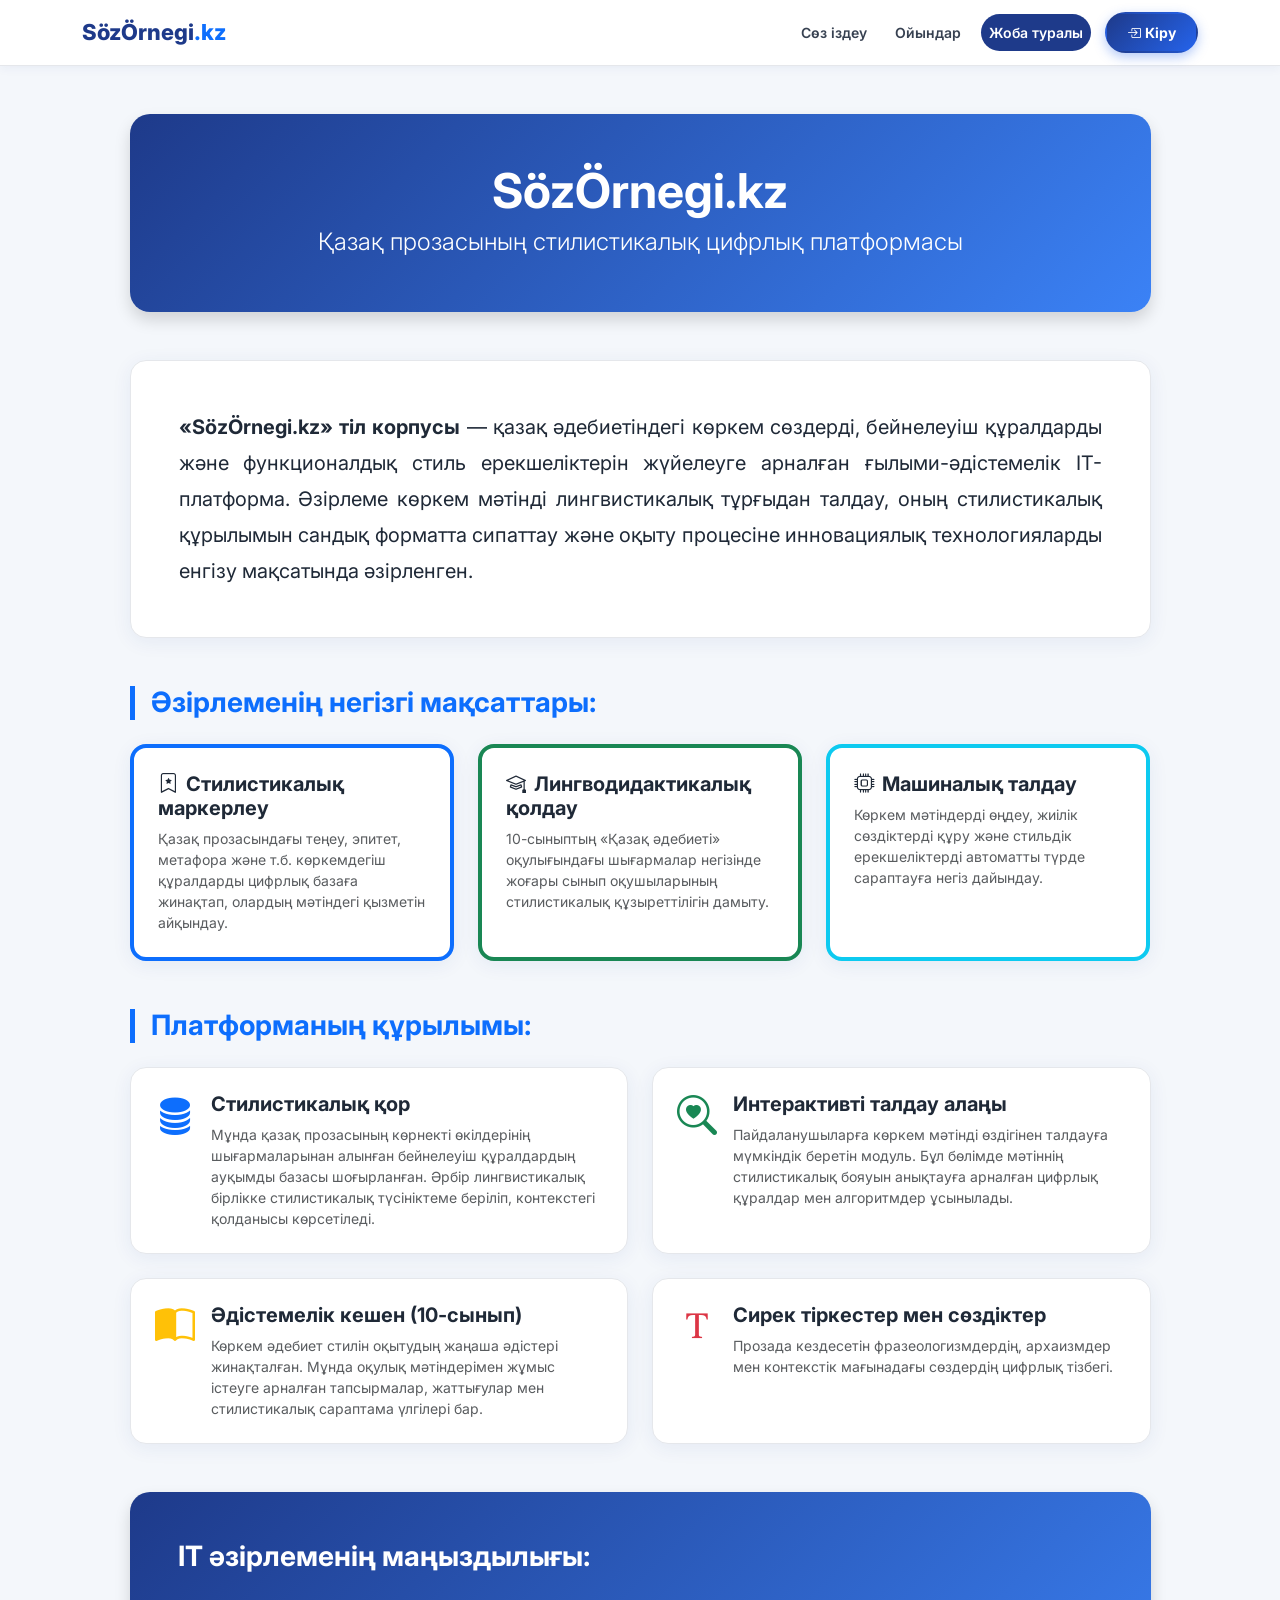
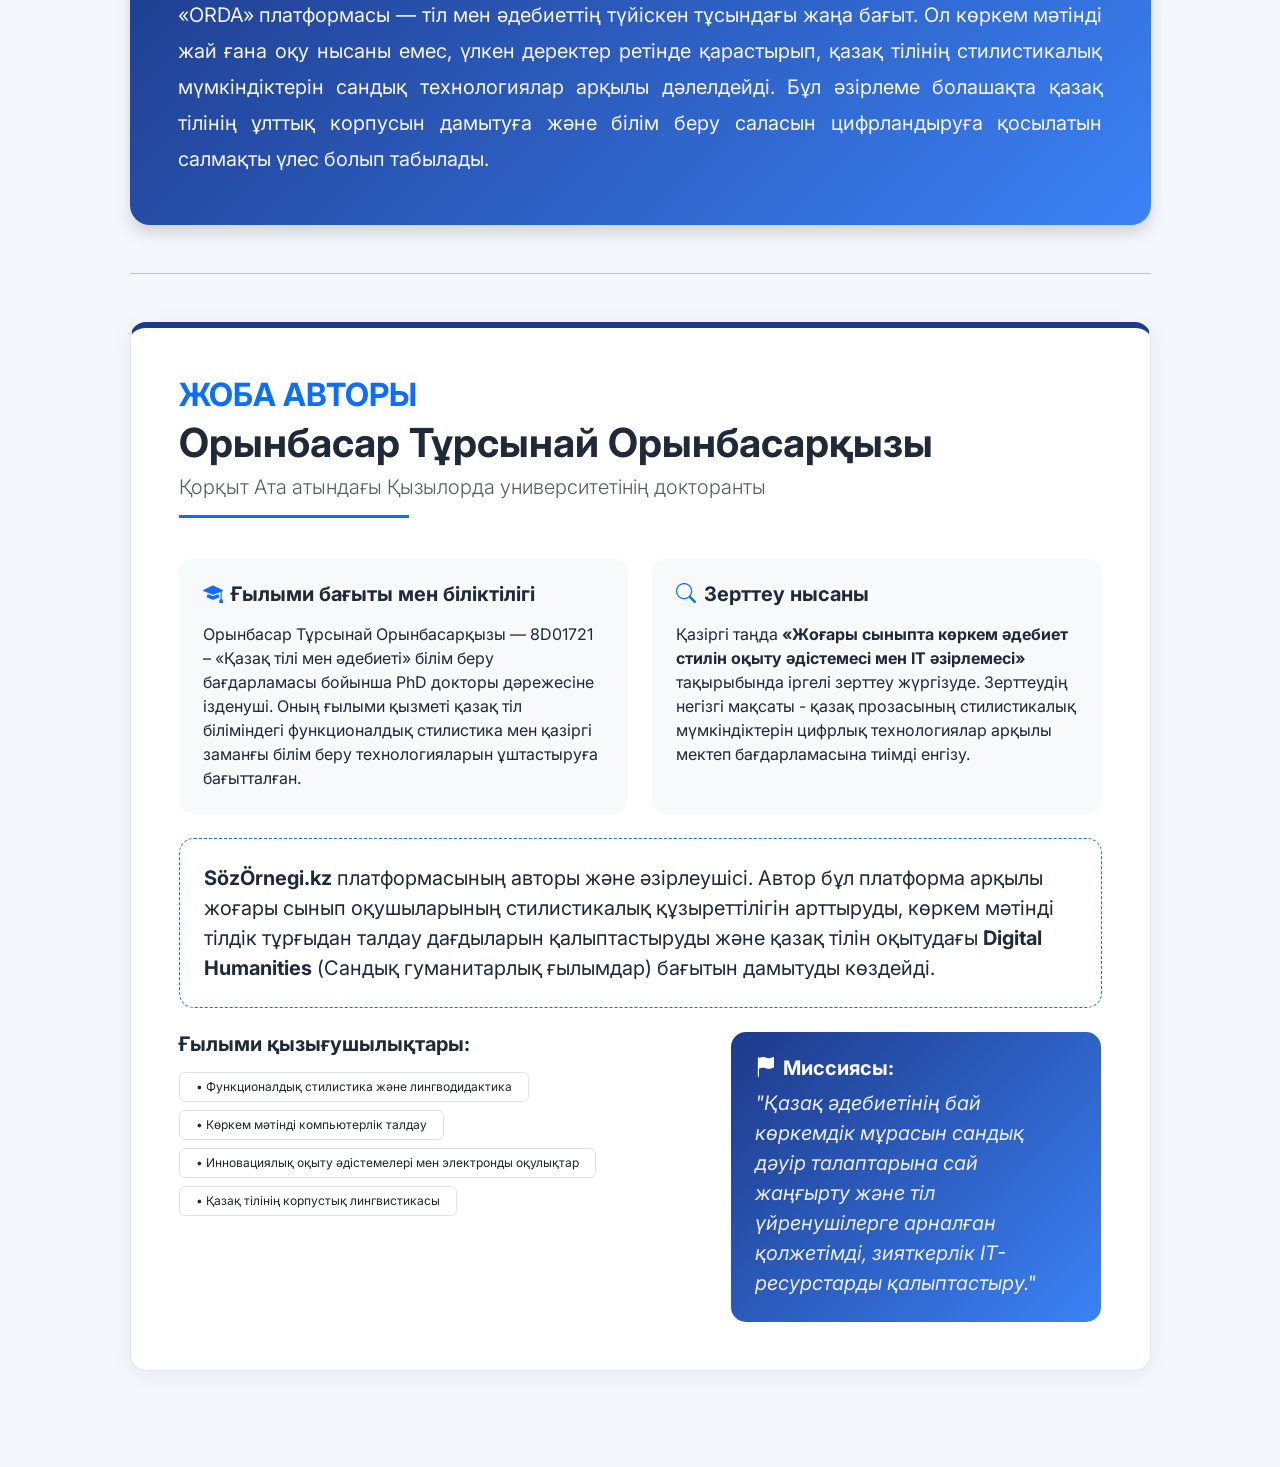
==== about.html @ 06931bd6 "Add files via upload" ====
<!DOCTYPE html>
<html lang="kk">
<head>
<meta charset="UTF-8">
<meta name="viewport" content="width=device-width, initial-scale=1.0">
<title>Жоба және Автор туралы - SözÖrnegi.kz</title>
<link href="https://cdn.jsdelivr.net/npm/bootstrap@5.3.0/dist/css/bootstrap.min.css" rel="stylesheet">
<link rel="stylesheet" href="https://cdn.jsdelivr.net/npm/bootstrap-icons@1.10.5/font/bootstrap-icons.css">
<link href="https://fonts.googleapis.com/css2?family=Inter:wght@300;400;500;600;700;800&display=swap" rel="stylesheet">
<link rel="stylesheet" href="style.css">
</head>
<body>
<header id="nav"></header>

<div class="container py-5">
<div class="row justify-content-center"><div class="col-lg-11">

  <div class="page-hero p-5 text-center mb-5 shadow">
    <h1 class="display-5 fw-bold mb-2">SözÖrnegi.kz</h1>
    <h2 class="h4 fw-light opacity-90">Қазақ прозасының стилистикалық цифрлық платформасы</h2>
  </div>

  <section class="mb-5"><div class="panel p-4 p-md-5">
    <p class="fs-5 mb-0" style="line-height:1.8;text-align:justify">
      <strong>«SözÖrnegi.kz» тіл корпусы</strong> — қазақ әдебиетіндегі көркем сөздерді, бейнелеуіш құралдарды және функционалдық стиль ерекшеліктерін жүйелеуге арналған ғылыми-әдістемелік ІТ-платформа. Әзірлеме көркем мәтінді лингвистикалық тұрғыдан талдау, оның стилистикалық құрылымын сандық форматта сипаттау және оқыту процесіне инновациялық технологияларды енгізу мақсатында әзірленген.
    </p>
  </div></section>

  <section class="mb-5">
    <h3 class="fw-bold text-primary mb-4 border-start border-5 border-primary ps-3">Әзірлеменің негізгі мақсаттары:</h3>
    <div class="row g-4">
      <div class="col-md-4"><div class="p-4 panel h-100 border-top border-primary border-4">
        <h5 class="fw-bold"><i class="bi bi-bookmark-star me-2"></i>Стилистикалық маркерлеу</h5>
        <p class="small text-muted mb-0">Қазақ прозасындағы теңеу, эпитет, метафора және т.б. көркемдегіш құралдарды цифрлық базаға жинақтап, олардың мәтіндегі қызметін айқындау.</p>
      </div></div>
      <div class="col-md-4"><div class="p-4 panel h-100 border-top border-success border-4">
        <h5 class="fw-bold"><i class="bi bi-mortarboard me-2"></i>Лингводидактикалық қолдау</h5>
        <p class="small text-muted mb-0">10-сыныптың «Қазақ әдебиеті» оқулығындағы шығармалар негізінде жоғары сынып оқушыларының стилистикалық құзыреттілігін дамыту.</p>
      </div></div>
      <div class="col-md-4"><div class="p-4 panel h-100 border-top border-info border-4">
        <h5 class="fw-bold"><i class="bi bi-cpu me-2"></i>Машиналық талдау</h5>
        <p class="small text-muted mb-0">Көркем мәтіндерді өңдеу, жиілік сөздіктерді құру және стильдік ерекшеліктерді автоматты түрде сараптауға негіз дайындау.</p>
      </div></div>
    </div>
  </section>

  <section class="mb-5">
    <h3 class="fw-bold text-primary mb-4 border-start border-5 border-primary ps-3">Платформаның құрылымы:</h3>
    <div class="row g-4">
      <div class="col-md-6"><div class="d-flex panel p-4 h-100">
        <div class="me-3 text-primary h1"><i class="bi bi-database-fill"></i></div>
        <div><h5 class="fw-bold">Стилистикалық қор</h5>
        <p class="small text-muted mb-0">Мұнда қазақ прозасының көрнекті өкілдерінің шығармаларынан алынған бейнелеуіш құралдардың ауқымды базасы шоғырланған. Әрбір лингвистикалық бірлікке стилистикалық түсініктеме беріліп, контекстегі қолданысы көрсетіледі.</p></div>
      </div></div>
      <div class="col-md-6"><div class="d-flex panel p-4 h-100">
        <div class="me-3 text-success h1"><i class="bi bi-search-heart"></i></div>
        <div><h5 class="fw-bold">Интерактивті талдау алаңы</h5>
        <p class="small text-muted mb-0">Пайдаланушыларға көркем мәтінді өздігінен талдауға мүмкіндік беретін модуль. Бұл бөлімде мәтіннің стилистикалық бояуын анықтауға арналған цифрлық құралдар мен алгоритмдер ұсынылады.</p></div>
      </div></div>
      <div class="col-md-6"><div class="d-flex panel p-4 h-100">
        <div class="me-3 text-warning h1"><i class="bi bi-book-half"></i></div>
        <div><h5 class="fw-bold">Әдістемелік кешен (10-сынып)</h5>
        <p class="small text-muted mb-0">Көркем әдебиет стилін оқытудың жаңаша әдістері жинақталған. Мұнда оқулық мәтіндерімен жұмыс істеуге арналған тапсырмалар, жаттығулар мен стилистикалық сараптама үлгілері бар.</p></div>
      </div></div>
      <div class="col-md-6"><div class="d-flex panel p-4 h-100">
        <div class="me-3 text-danger h1"><i class="bi bi-fonts"></i></div>
        <div><h5 class="fw-bold">Сирек тіркестер мен сөздіктер</h5>
        <p class="small text-muted mb-0">Прозада кездесетін фразеологизмдердің, архаизмдер мен контекстік мағынадағы сөздердің цифрлық тізбегі.</p></div>
      </div></div>
    </div>
  </section>

  <section class="mb-5">
    <div class="page-hero p-4 p-md-5 shadow">
      <h3 class="fw-bold mb-4">ІТ әзірлеменің маңыздылығы:</h3>
      <p class="fs-5 mb-0" style="line-height:1.8;text-align:justify;opacity:.95">
        «ORDA» платформасы — тіл мен әдебиеттің түйіскен тұсындағы жаңа бағыт. Ол көркем мәтінді жай ғана оқу нысаны емес, үлкен деректер ретінде қарастырып, қазақ тілінің стилистикалық мүмкіндіктерін сандық технологиялар арқылы дәлелдейді. Бұл әзірлеме болашақта қазақ тілінің ұлттық корпусын дамытуға және білім беру саласын цифрландыруға қосылатын салмақты үлес болып табылады.
      </p>
    </div>
  </section>

  <hr class="my-5">

  <section class="mb-5">
    <div class="panel overflow-hidden" style="border-top:6px solid #1e3a8a">
      <div class="p-4 p-md-5"><div class="row">
        <div class="col-12 mb-4">
          <h2 class="fw-bold text-primary mb-1">ЖОБА АВТОРЫ</h2>
          <div class="display-6 fw-bold mb-2">Орынбасар Тұрсынай Орынбасарқызы</div>
          <div class="h5 text-muted fw-light">Қорқыт Ата атындағы Қызылорда университетінің докторанты</div>
          <hr class="w-25 border-primary border-3 opacity-100">
        </div>
        <div class="col-md-6 mb-4"><div class="p-4 bg-light h-100" style="border-radius:15px">
          <h5 class="fw-bold mb-3"><i class="bi bi-mortarboard-fill me-2 text-primary"></i>Ғылыми бағыты мен біліктілігі</h5>
          <p class="mb-0">Орынбасар Тұрсынай Орынбасарқызы — 8D01721 – «Қазақ тілі мен әдебиеті» білім беру бағдарламасы бойынша PhD докторы дәрежесіне ізденуші. Оның ғылыми қызметі қазақ тіл біліміндегі функционалдық стилистика мен қазіргі заманғы білім беру технологияларын ұштастыруға бағытталған.</p>
        </div></div>
        <div class="col-md-6 mb-4"><div class="p-4 bg-light h-100" style="border-radius:15px">
          <h5 class="fw-bold mb-3"><i class="bi bi-search me-2 text-primary"></i>Зерттеу нысаны</h5>
          <p class="mb-0">Қазіргі таңда <strong>«Жоғары сыныпта көркем әдебиет стилін оқыту әдістемесі мен IT әзірлемесі»</strong> тақырыбында іргелі зерттеу жүргізуде. Зерттеудің негізгі мақсаты - қазақ прозасының стилистикалық мүмкіндіктерін цифрлық технологиялар арқылы мектеп бағдарламасына тиімді енгізу.</p>
        </div></div>
        <div class="col-12 mb-4"><div class="border border-primary p-4" style="border-radius:15px;border-style:dashed!important">
          <p class="mb-0 fs-5"><strong>SözÖrnegi.kz</strong> платформасының авторы және әзірлеушісі. Автор бұл платформа арқылы жоғары сынып оқушыларының стилистикалық құзыреттілігін арттыруды, көркем мәтінді тілдік тұрғыдан талдау дағдыларын қалыптастыруды және қазақ тілін оқытудағы <strong>Digital Humanities</strong> (Сандық гуманитарлық ғылымдар) бағытын дамытуды көздейді.</p>
        </div></div>
        <div class="col-md-7">
          <h5 class="fw-bold mb-3">Ғылыми қызығушылықтары:</h5>
          <div class="d-flex flex-wrap gap-2">
            <span class="badge bg-white border text-dark p-2 px-3 fw-normal">• Функционалдық стилистика және лингводидактика</span>
            <span class="badge bg-white border text-dark p-2 px-3 fw-normal">• Көркем мәтінді компьютерлік талдау</span>
            <span class="badge bg-white border text-dark p-2 px-3 fw-normal">• Инновациялық оқыту әдістемелері мен электронды оқулықтар</span>
            <span class="badge bg-white border text-dark p-2 px-3 fw-normal">• Қазақ тілінің корпустық лингвистикасы</span>
          </div>
        </div>
        <div class="col-md-5 mt-4 mt-md-0"><div class="page-hero p-4 h-100 d-flex flex-column justify-content-center" style="border-radius:15px">
          <h5 class="fw-bold mb-2"><i class="bi bi-flag-fill me-2"></i>Миссиясы:</h5>
          <p class="mb-0 fs-5 fst-italic" style="opacity:.9">"Қазақ әдебиетінің бай көркемдік мұрасын сандық дәуір талаптарына сай жаңғырту және тіл үйренушілерге арналған қолжетімді, зияткерлік ІТ-ресурстарды қалыптастыру."</p>
        </div></div>
      </div></div>
    </div>
  </section>

</div></div>
</div>

<script src="https://cdn.jsdelivr.net/npm/bootstrap@5.3.0/dist/js/bootstrap.bundle.min.js"></script>
<script src="nav.js"></script>
</body>
</html>
---- style.css ----
html{scroll-behavior:smooth;scroll-padding-top:90px}
body{background:#f4f7fb;color:#1f2937;font-family:'Inter',sans-serif;min-height:100vh}
.site-nav{background:#fff;border-bottom:1px solid #e5e7eb;box-shadow:0 2px 10px rgba(30,58,138,.06);padding:12px 0;z-index:1050}
.site-nav .brand{color:#1e3a8a;font-weight:800;font-size:22px;text-decoration:none}
.site-nav .nav-link{color:#374151;font-weight:600;font-size:14px;margin:0 6px;padding:8px 14px;border-radius:20px}
.site-nav .nav-link:hover{background:#eef2ff;color:#1e3a8a}
.site-nav .nav-link.active{background:#1e3a8a;color:#fff}
.page-hero{background:linear-gradient(135deg,#1e3a8a,#3b82f6);color:#fff;border-radius:20px}
.panel{background:#fff;border:1px solid #e5e7eb;border-radius:16px;box-shadow:0 4px 20px rgba(30,58,138,.07)}
.search-wrapper{display:flex;align-items:center;background:#fff;border:1px solid #cbd5e1;border-radius:50px;padding:5px;margin-bottom:20px;box-shadow:0 4px 20px rgba(30,58,138,.08);transition:.2s}
.search-wrapper:focus-within{border-color:#3b82f6;box-shadow:0 0 0 4px rgba(59,130,246,.15)}
.mode-btn{color:#1e3a8a!important;font-weight:600;text-decoration:none!important;border-right:1px solid #e2e8f0!important;border-radius:0!important;padding:12px 22px;white-space:nowrap}
.search-input{flex:1;min-width:0;background:transparent;border:0;padding:14px 20px;color:#111827;font-size:16px;outline:none}
.search-input::placeholder{color:#94a3b8}
.btn-search{background:#1e3a8a;color:#fff;border:0;border-radius:40px;padding:12px 28px;font-weight:700;white-space:nowrap}
.btn-search:hover{background:#1d4ed8}
.btn-clear{background:none;border:0;color:#94a3b8;padding:0 12px;font-size:18px}
.btn-clear:hover{color:#1e3a8a}
@media(max-width:576px){.search-wrapper{flex-wrap:wrap;border-radius:24px}.mode-btn{border-right:0!important;padding:8px 14px}.search-input{flex:1 1 60%}.btn-search{flex:1 1 100%;margin-top:6px}}
.chips{min-height:10px;margin-bottom:16px}
.chip{display:inline-flex;align-items:center;background:#e0e7ff;color:#1e3a8a;border:1px solid #c7d2fe;border-radius:20px;padding:3px 6px 3px 12px;margin:0 6px 6px 0;font-size:13px;font-weight:500}
.chip button{background:none;border:0;color:#1e3a8a;opacity:.6;margin-left:4px}
.chip button:hover{opacity:1}
.filter-card{background:#f8fafc;border:1px solid #e2e8f0;border-radius:12px;padding:14px 20px;display:flex;justify-content:space-between;align-items:center;cursor:pointer;transition:.2s;height:100%;user-select:none;width:100%;color:#1f2937;text-align:left}
.filter-card:hover{background:#eef2ff;border-color:#c7d2fe;transform:translateY(-2px)}
.filter-title{font-weight:500;font-size:15px}
.type-card{justify-content:center;text-align:center;border-left:4px solid var(--c)}
.type-card.active{background:color-mix(in srgb,var(--c) 22%,#fff);border-color:var(--c);box-shadow:0 0 0 2px var(--c);font-weight:700}
.type-card.active .filter-title::before{content:"✓ "}
.count-badge{background:#1e3a8a;color:#fff;border-radius:20px;font-size:12px;font-weight:700;padding:1px 8px;margin-left:8px}
.dropdown-menu.filter-menu{width:100%;max-height:260px;overflow-y:auto;border:1px solid #e2e8f0;border-radius:12px;background:#fff;padding:6px 0;z-index:1060;box-shadow:0 10px 30px rgba(30,58,138,.12)}
.filter-menu .item{display:flex;align-items:center;gap:8px;padding:7px 14px;color:#212529}
.filter-menu .item:hover{background:#eef3fb}
.filter-menu label{flex:1;margin:0;cursor:pointer}
.filter-menu .info-btn{border:0;background:none;color:#2563eb;padding:0 4px}

.nav-login{display:inline-flex;align-items:center;background:linear-gradient(135deg,#1e3a8a,#2563eb);color:#fff;font-weight:700;font-size:14px;padding:8px 20px;border-radius:22px;text-decoration:none;box-shadow:0 4px 12px rgba(37,99,235,.35);transition:.2s;border:2px solid transparent}
.nav-login:hover{color:#fff;transform:translateY(-1px);box-shadow:0 6px 16px rgba(37,99,235,.45)}
.nav-login.active{border-color:#93c5fd}
.code-in:not(:placeholder-shown){text-transform:uppercase;letter-spacing:2px;font-weight:700}
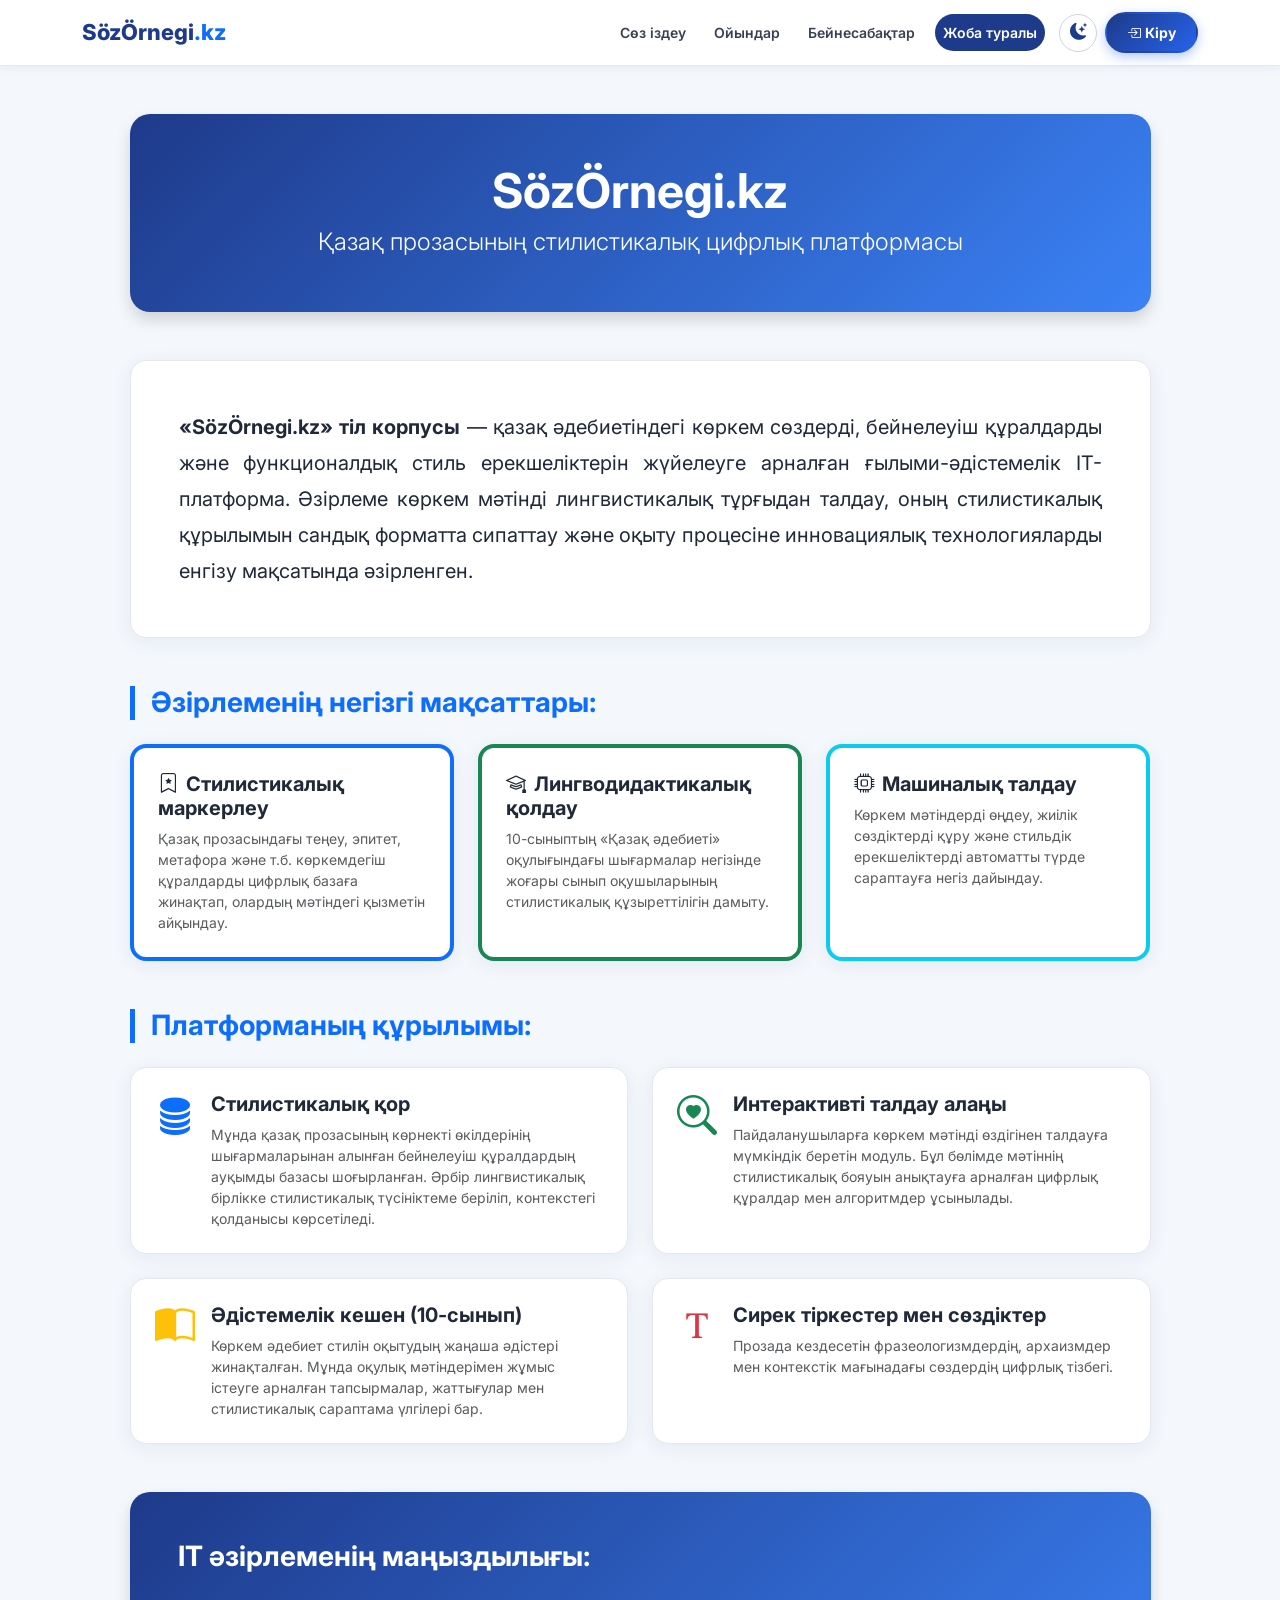
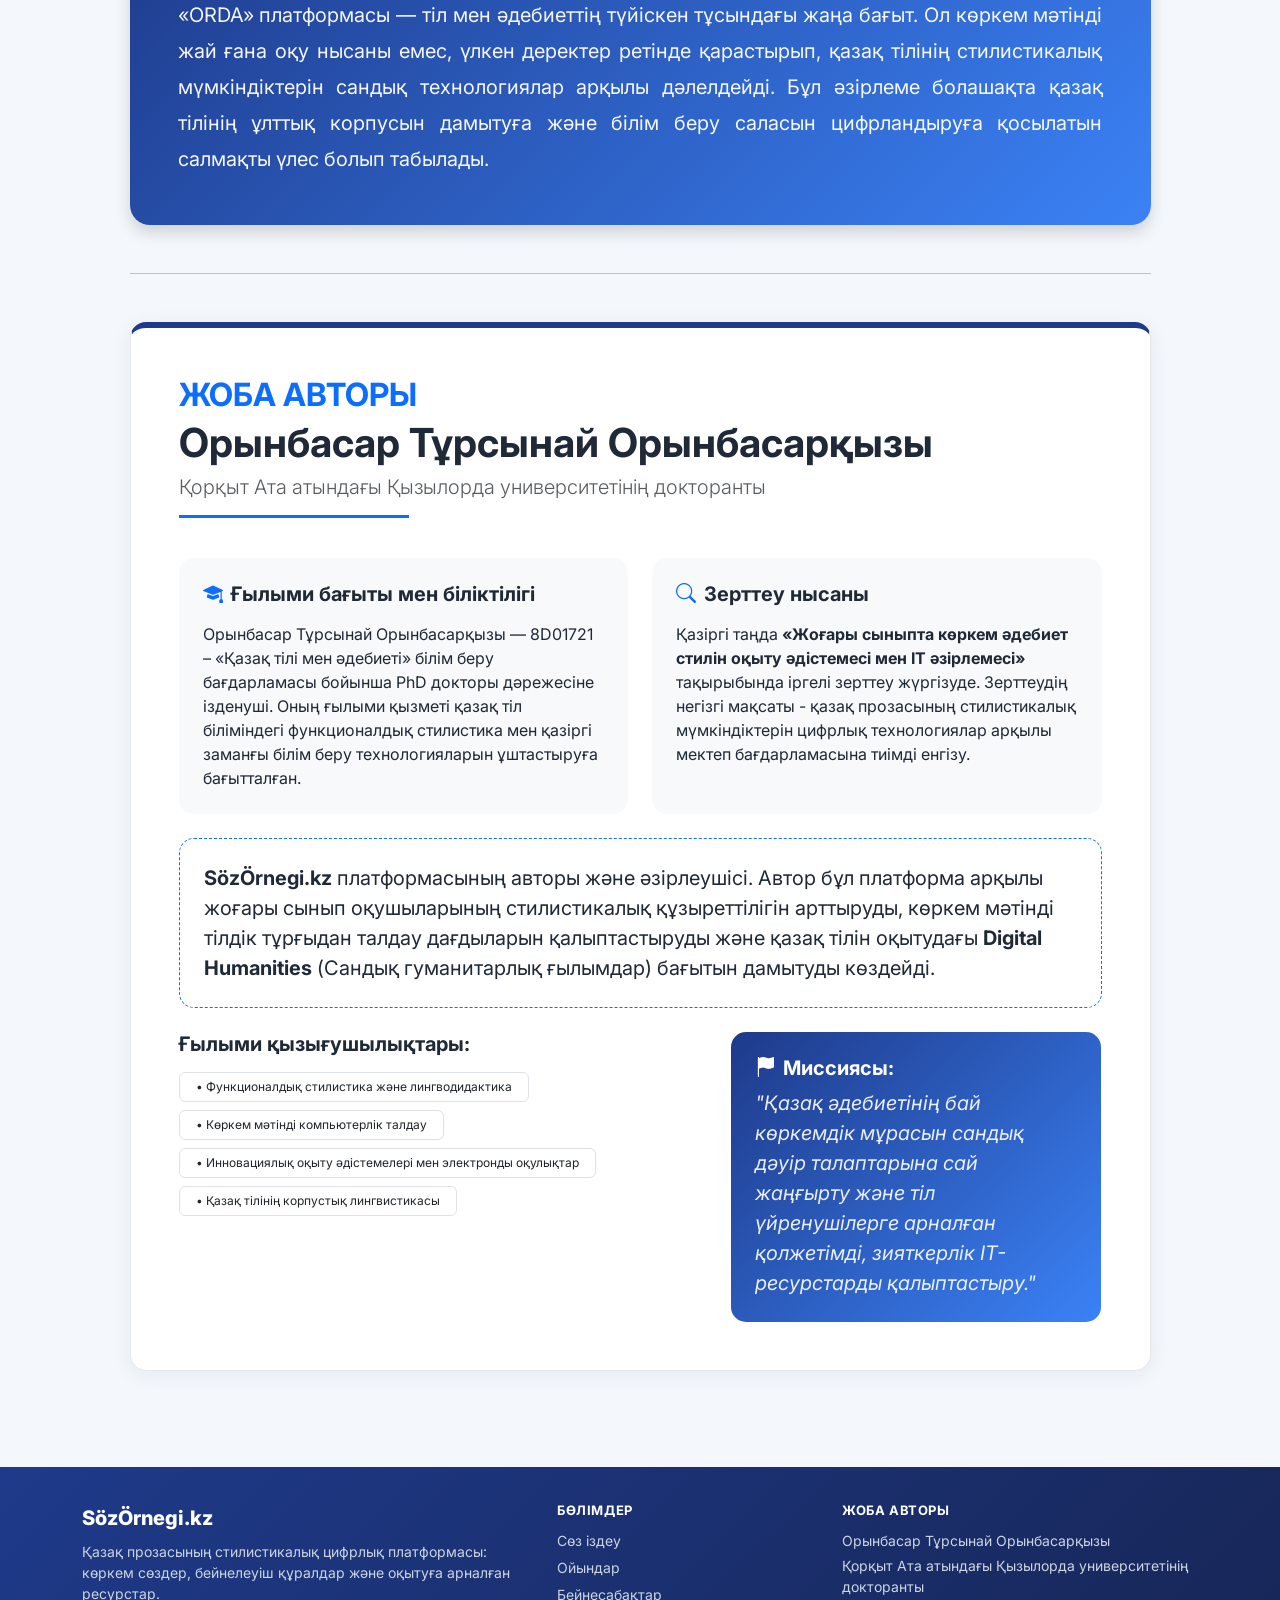
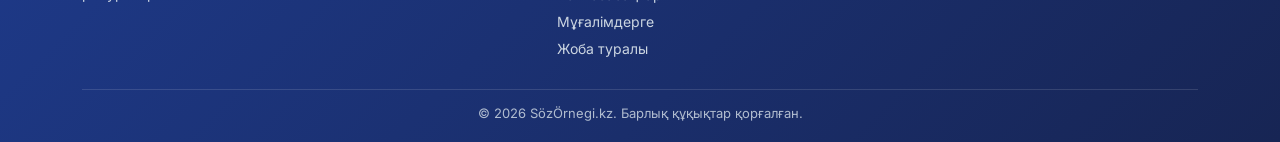
==== commit 7ba1d3aa: "Add files via upload" ====
--- a/about.html
+++ b/about.html
@@ -1,127 +1,128 @@
-<!DOCTYPE html>
-<html lang="kk">
-<head>
-<meta charset="UTF-8">
-<meta name="viewport" content="width=device-width, initial-scale=1.0">
-<title>Жоба және Автор туралы - SözÖrnegi.kz</title>
-<link href="https://cdn.jsdelivr.net/npm/bootstrap@5.3.0/dist/css/bootstrap.min.css" rel="stylesheet">
-<link rel="stylesheet" href="https://cdn.jsdelivr.net/npm/bootstrap-icons@1.10.5/font/bootstrap-icons.css">
-<link href="https://fonts.googleapis.com/css2?family=Inter:wght@300;400;500;600;700;800&display=swap" rel="stylesheet">
-<link rel="stylesheet" href="style.css">
-</head>
-<body>
-<header id="nav"></header>
-
-<div class="container py-5">
-<div class="row justify-content-center"><div class="col-lg-11">
-
-  <div class="page-hero p-5 text-center mb-5 shadow">
-    <h1 class="display-5 fw-bold mb-2">SözÖrnegi.kz</h1>
-    <h2 class="h4 fw-light opacity-90">Қазақ прозасының стилистикалық цифрлық платформасы</h2>
-  </div>
-
-  <section class="mb-5"><div class="panel p-4 p-md-5">
-    <p class="fs-5 mb-0" style="line-height:1.8;text-align:justify">
-      <strong>«SözÖrnegi.kz» тіл корпусы</strong> — қазақ әдебиетіндегі көркем сөздерді, бейнелеуіш құралдарды және функционалдық стиль ерекшеліктерін жүйелеуге арналған ғылыми-әдістемелік ІТ-платформа. Әзірлеме көркем мәтінді лингвистикалық тұрғыдан талдау, оның стилистикалық құрылымын сандық форматта сипаттау және оқыту процесіне инновациялық технологияларды енгізу мақсатында әзірленген.
-    </p>
-  </div></section>
-
-  <section class="mb-5">
-    <h3 class="fw-bold text-primary mb-4 border-start border-5 border-primary ps-3">Әзірлеменің негізгі мақсаттары:</h3>
-    <div class="row g-4">
-      <div class="col-md-4"><div class="p-4 panel h-100 border-top border-primary border-4">
-        <h5 class="fw-bold"><i class="bi bi-bookmark-star me-2"></i>Стилистикалық маркерлеу</h5>
-        <p class="small text-muted mb-0">Қазақ прозасындағы теңеу, эпитет, метафора және т.б. көркемдегіш құралдарды цифрлық базаға жинақтап, олардың мәтіндегі қызметін айқындау.</p>
-      </div></div>
-      <div class="col-md-4"><div class="p-4 panel h-100 border-top border-success border-4">
-        <h5 class="fw-bold"><i class="bi bi-mortarboard me-2"></i>Лингводидактикалық қолдау</h5>
-        <p class="small text-muted mb-0">10-сыныптың «Қазақ әдебиеті» оқулығындағы шығармалар негізінде жоғары сынып оқушыларының стилистикалық құзыреттілігін дамыту.</p>
-      </div></div>
-      <div class="col-md-4"><div class="p-4 panel h-100 border-top border-info border-4">
-        <h5 class="fw-bold"><i class="bi bi-cpu me-2"></i>Машиналық талдау</h5>
-        <p class="small text-muted mb-0">Көркем мәтіндерді өңдеу, жиілік сөздіктерді құру және стильдік ерекшеліктерді автоматты түрде сараптауға негіз дайындау.</p>
-      </div></div>
-    </div>
-  </section>
-
-  <section class="mb-5">
-    <h3 class="fw-bold text-primary mb-4 border-start border-5 border-primary ps-3">Платформаның құрылымы:</h3>
-    <div class="row g-4">
-      <div class="col-md-6"><div class="d-flex panel p-4 h-100">
-        <div class="me-3 text-primary h1"><i class="bi bi-database-fill"></i></div>
-        <div><h5 class="fw-bold">Стилистикалық қор</h5>
-        <p class="small text-muted mb-0">Мұнда қазақ прозасының көрнекті өкілдерінің шығармаларынан алынған бейнелеуіш құралдардың ауқымды базасы шоғырланған. Әрбір лингвистикалық бірлікке стилистикалық түсініктеме беріліп, контекстегі қолданысы көрсетіледі.</p></div>
-      </div></div>
-      <div class="col-md-6"><div class="d-flex panel p-4 h-100">
-        <div class="me-3 text-success h1"><i class="bi bi-search-heart"></i></div>
-        <div><h5 class="fw-bold">Интерактивті талдау алаңы</h5>
-        <p class="small text-muted mb-0">Пайдаланушыларға көркем мәтінді өздігінен талдауға мүмкіндік беретін модуль. Бұл бөлімде мәтіннің стилистикалық бояуын анықтауға арналған цифрлық құралдар мен алгоритмдер ұсынылады.</p></div>
-      </div></div>
-      <div class="col-md-6"><div class="d-flex panel p-4 h-100">
-        <div class="me-3 text-warning h1"><i class="bi bi-book-half"></i></div>
-        <div><h5 class="fw-bold">Әдістемелік кешен (10-сынып)</h5>
-        <p class="small text-muted mb-0">Көркем әдебиет стилін оқытудың жаңаша әдістері жинақталған. Мұнда оқулық мәтіндерімен жұмыс істеуге арналған тапсырмалар, жаттығулар мен стилистикалық сараптама үлгілері бар.</p></div>
-      </div></div>
-      <div class="col-md-6"><div class="d-flex panel p-4 h-100">
-        <div class="me-3 text-danger h1"><i class="bi bi-fonts"></i></div>
-        <div><h5 class="fw-bold">Сирек тіркестер мен сөздіктер</h5>
-        <p class="small text-muted mb-0">Прозада кездесетін фразеологизмдердің, архаизмдер мен контекстік мағынадағы сөздердің цифрлық тізбегі.</p></div>
-      </div></div>
-    </div>
-  </section>
-
-  <section class="mb-5">
-    <div class="page-hero p-4 p-md-5 shadow">
-      <h3 class="fw-bold mb-4">ІТ әзірлеменің маңыздылығы:</h3>
-      <p class="fs-5 mb-0" style="line-height:1.8;text-align:justify;opacity:.95">
-        «ORDA» платформасы — тіл мен әдебиеттің түйіскен тұсындағы жаңа бағыт. Ол көркем мәтінді жай ғана оқу нысаны емес, үлкен деректер ретінде қарастырып, қазақ тілінің стилистикалық мүмкіндіктерін сандық технологиялар арқылы дәлелдейді. Бұл әзірлеме болашақта қазақ тілінің ұлттық корпусын дамытуға және білім беру саласын цифрландыруға қосылатын салмақты үлес болып табылады.
-      </p>
-    </div>
-  </section>
-
-  <hr class="my-5">
-
-  <section class="mb-5">
-    <div class="panel overflow-hidden" style="border-top:6px solid #1e3a8a">
-      <div class="p-4 p-md-5"><div class="row">
-        <div class="col-12 mb-4">
-          <h2 class="fw-bold text-primary mb-1">ЖОБА АВТОРЫ</h2>
-          <div class="display-6 fw-bold mb-2">Орынбасар Тұрсынай Орынбасарқызы</div>
-          <div class="h5 text-muted fw-light">Қорқыт Ата атындағы Қызылорда университетінің докторанты</div>
-          <hr class="w-25 border-primary border-3 opacity-100">
-        </div>
-        <div class="col-md-6 mb-4"><div class="p-4 bg-light h-100" style="border-radius:15px">
-          <h5 class="fw-bold mb-3"><i class="bi bi-mortarboard-fill me-2 text-primary"></i>Ғылыми бағыты мен біліктілігі</h5>
-          <p class="mb-0">Орынбасар Тұрсынай Орынбасарқызы — 8D01721 – «Қазақ тілі мен әдебиеті» білім беру бағдарламасы бойынша PhD докторы дәрежесіне ізденуші. Оның ғылыми қызметі қазақ тіл біліміндегі функционалдық стилистика мен қазіргі заманғы білім беру технологияларын ұштастыруға бағытталған.</p>
-        </div></div>
-        <div class="col-md-6 mb-4"><div class="p-4 bg-light h-100" style="border-radius:15px">
-          <h5 class="fw-bold mb-3"><i class="bi bi-search me-2 text-primary"></i>Зерттеу нысаны</h5>
-          <p class="mb-0">Қазіргі таңда <strong>«Жоғары сыныпта көркем әдебиет стилін оқыту әдістемесі мен IT әзірлемесі»</strong> тақырыбында іргелі зерттеу жүргізуде. Зерттеудің негізгі мақсаты - қазақ прозасының стилистикалық мүмкіндіктерін цифрлық технологиялар арқылы мектеп бағдарламасына тиімді енгізу.</p>
-        </div></div>
-        <div class="col-12 mb-4"><div class="border border-primary p-4" style="border-radius:15px;border-style:dashed!important">
-          <p class="mb-0 fs-5"><strong>SözÖrnegi.kz</strong> платформасының авторы және әзірлеушісі. Автор бұл платформа арқылы жоғары сынып оқушыларының стилистикалық құзыреттілігін арттыруды, көркем мәтінді тілдік тұрғыдан талдау дағдыларын қалыптастыруды және қазақ тілін оқытудағы <strong>Digital Humanities</strong> (Сандық гуманитарлық ғылымдар) бағытын дамытуды көздейді.</p>
-        </div></div>
-        <div class="col-md-7">
-          <h5 class="fw-bold mb-3">Ғылыми қызығушылықтары:</h5>
-          <div class="d-flex flex-wrap gap-2">
-            <span class="badge bg-white border text-dark p-2 px-3 fw-normal">• Функционалдық стилистика және лингводидактика</span>
-            <span class="badge bg-white border text-dark p-2 px-3 fw-normal">• Көркем мәтінді компьютерлік талдау</span>
-            <span class="badge bg-white border text-dark p-2 px-3 fw-normal">• Инновациялық оқыту әдістемелері мен электронды оқулықтар</span>
-            <span class="badge bg-white border text-dark p-2 px-3 fw-normal">• Қазақ тілінің корпустық лингвистикасы</span>
-          </div>
-        </div>
-        <div class="col-md-5 mt-4 mt-md-0"><div class="page-hero p-4 h-100 d-flex flex-column justify-content-center" style="border-radius:15px">
-          <h5 class="fw-bold mb-2"><i class="bi bi-flag-fill me-2"></i>Миссиясы:</h5>
-          <p class="mb-0 fs-5 fst-italic" style="opacity:.9">"Қазақ әдебиетінің бай көркемдік мұрасын сандық дәуір талаптарына сай жаңғырту және тіл үйренушілерге арналған қолжетімді, зияткерлік ІТ-ресурстарды қалыптастыру."</p>
-        </div></div>
-      </div></div>
-    </div>
-  </section>
-
-</div></div>
-</div>
-
-<script src="https://cdn.jsdelivr.net/npm/bootstrap@5.3.0/dist/js/bootstrap.bundle.min.js"></script>
-<script src="nav.js"></script>
-</body>
+<!DOCTYPE html>
+<html lang="kk">
+<head>
+<meta charset="UTF-8">
+<meta name="viewport" content="width=device-width, initial-scale=1.0">
+<script>try{if(localStorage.getItem('theme')==='dark')document.documentElement.setAttribute('data-bs-theme','dark')}catch(e){}</script>
+<title>Жоба және Автор туралы - SözÖrnegi.kz</title>
+<link href="https://cdn.jsdelivr.net/npm/bootstrap@5.3.0/dist/css/bootstrap.min.css" rel="stylesheet">
+<link rel="stylesheet" href="https://cdn.jsdelivr.net/npm/bootstrap-icons@1.10.5/font/bootstrap-icons.css">
+<link href="https://fonts.googleapis.com/css2?family=Inter:wght@300;400;500;600;700;800&display=swap" rel="stylesheet">
+<link rel="stylesheet" href="style.css">
+</head>
+<body>
+<header id="nav"></header>
+
+<div class="container py-5">
+<div class="row justify-content-center"><div class="col-lg-11">
+
+  <div class="page-hero p-5 text-center mb-5 shadow">
+    <h1 class="display-5 fw-bold mb-2">SözÖrnegi.kz</h1>
+    <h2 class="h4 fw-light opacity-90">Қазақ прозасының стилистикалық цифрлық платформасы</h2>
+  </div>
+
+  <section class="mb-5"><div class="panel p-4 p-md-5">
+    <p class="fs-5 mb-0" style="line-height:1.8;text-align:justify">
+      <strong>«SözÖrnegi.kz» тіл корпусы</strong> — қазақ әдебиетіндегі көркем сөздерді, бейнелеуіш құралдарды және функционалдық стиль ерекшеліктерін жүйелеуге арналған ғылыми-әдістемелік ІТ-платформа. Әзірлеме көркем мәтінді лингвистикалық тұрғыдан талдау, оның стилистикалық құрылымын сандық форматта сипаттау және оқыту процесіне инновациялық технологияларды енгізу мақсатында әзірленген.
+    </p>
+  </div></section>
+
+  <section class="mb-5">
+    <h3 class="fw-bold text-primary mb-4 border-start border-5 border-primary ps-3">Әзірлеменің негізгі мақсаттары:</h3>
+    <div class="row g-4">
+      <div class="col-md-4"><div class="p-4 panel h-100 border-top border-primary border-4">
+        <h5 class="fw-bold"><i class="bi bi-bookmark-star me-2"></i>Стилистикалық маркерлеу</h5>
+        <p class="small text-muted mb-0">Қазақ прозасындағы теңеу, эпитет, метафора және т.б. көркемдегіш құралдарды цифрлық базаға жинақтап, олардың мәтіндегі қызметін айқындау.</p>
+      </div></div>
+      <div class="col-md-4"><div class="p-4 panel h-100 border-top border-success border-4">
+        <h5 class="fw-bold"><i class="bi bi-mortarboard me-2"></i>Лингводидактикалық қолдау</h5>
+        <p class="small text-muted mb-0">10-сыныптың «Қазақ әдебиеті» оқулығындағы шығармалар негізінде жоғары сынып оқушыларының стилистикалық құзыреттілігін дамыту.</p>
+      </div></div>
+      <div class="col-md-4"><div class="p-4 panel h-100 border-top border-info border-4">
+        <h5 class="fw-bold"><i class="bi bi-cpu me-2"></i>Машиналық талдау</h5>
+        <p class="small text-muted mb-0">Көркем мәтіндерді өңдеу, жиілік сөздіктерді құру және стильдік ерекшеліктерді автоматты түрде сараптауға негіз дайындау.</p>
+      </div></div>
+    </div>
+  </section>
+
+  <section class="mb-5">
+    <h3 class="fw-bold text-primary mb-4 border-start border-5 border-primary ps-3">Платформаның құрылымы:</h3>
+    <div class="row g-4">
+      <div class="col-md-6"><div class="d-flex panel p-4 h-100">
+        <div class="me-3 text-primary h1"><i class="bi bi-database-fill"></i></div>
+        <div><h5 class="fw-bold">Стилистикалық қор</h5>
+        <p class="small text-muted mb-0">Мұнда қазақ прозасының көрнекті өкілдерінің шығармаларынан алынған бейнелеуіш құралдардың ауқымды базасы шоғырланған. Әрбір лингвистикалық бірлікке стилистикалық түсініктеме беріліп, контекстегі қолданысы көрсетіледі.</p></div>
+      </div></div>
+      <div class="col-md-6"><div class="d-flex panel p-4 h-100">
+        <div class="me-3 text-success h1"><i class="bi bi-search-heart"></i></div>
+        <div><h5 class="fw-bold">Интерактивті талдау алаңы</h5>
+        <p class="small text-muted mb-0">Пайдаланушыларға көркем мәтінді өздігінен талдауға мүмкіндік беретін модуль. Бұл бөлімде мәтіннің стилистикалық бояуын анықтауға арналған цифрлық құралдар мен алгоритмдер ұсынылады.</p></div>
+      </div></div>
+      <div class="col-md-6"><div class="d-flex panel p-4 h-100">
+        <div class="me-3 text-warning h1"><i class="bi bi-book-half"></i></div>
+        <div><h5 class="fw-bold">Әдістемелік кешен (10-сынып)</h5>
+        <p class="small text-muted mb-0">Көркем әдебиет стилін оқытудың жаңаша әдістері жинақталған. Мұнда оқулық мәтіндерімен жұмыс істеуге арналған тапсырмалар, жаттығулар мен стилистикалық сараптама үлгілері бар.</p></div>
+      </div></div>
+      <div class="col-md-6"><div class="d-flex panel p-4 h-100">
+        <div class="me-3 text-danger h1"><i class="bi bi-fonts"></i></div>
+        <div><h5 class="fw-bold">Сирек тіркестер мен сөздіктер</h5>
+        <p class="small text-muted mb-0">Прозада кездесетін фразеологизмдердің, архаизмдер мен контекстік мағынадағы сөздердің цифрлық тізбегі.</p></div>
+      </div></div>
+    </div>
+  </section>
+
+  <section class="mb-5">
+    <div class="page-hero p-4 p-md-5 shadow">
+      <h3 class="fw-bold mb-4">ІТ әзірлеменің маңыздылығы:</h3>
+      <p class="fs-5 mb-0" style="line-height:1.8;text-align:justify;opacity:.95">
+        «ORDA» платформасы — тіл мен әдебиеттің түйіскен тұсындағы жаңа бағыт. Ол көркем мәтінді жай ғана оқу нысаны емес, үлкен деректер ретінде қарастырып, қазақ тілінің стилистикалық мүмкіндіктерін сандық технологиялар арқылы дәлелдейді. Бұл әзірлеме болашақта қазақ тілінің ұлттық корпусын дамытуға және білім беру саласын цифрландыруға қосылатын салмақты үлес болып табылады.
+      </p>
+    </div>
+  </section>
+
+  <hr class="my-5">
+
+  <section class="mb-5">
+    <div class="panel overflow-hidden" style="border-top:6px solid #1e3a8a">
+      <div class="p-4 p-md-5"><div class="row">
+        <div class="col-12 mb-4">
+          <h2 class="fw-bold text-primary mb-1">ЖОБА АВТОРЫ</h2>
+          <div class="display-6 fw-bold mb-2">Орынбасар Тұрсынай Орынбасарқызы</div>
+          <div class="h5 text-muted fw-light">Қорқыт Ата атындағы Қызылорда университетінің докторанты</div>
+          <hr class="w-25 border-primary border-3 opacity-100">
+        </div>
+        <div class="col-md-6 mb-4"><div class="p-4 bg-light h-100" style="border-radius:15px">
+          <h5 class="fw-bold mb-3"><i class="bi bi-mortarboard-fill me-2 text-primary"></i>Ғылыми бағыты мен біліктілігі</h5>
+          <p class="mb-0">Орынбасар Тұрсынай Орынбасарқызы — 8D01721 – «Қазақ тілі мен әдебиеті» білім беру бағдарламасы бойынша PhD докторы дәрежесіне ізденуші. Оның ғылыми қызметі қазақ тіл біліміндегі функционалдық стилистика мен қазіргі заманғы білім беру технологияларын ұштастыруға бағытталған.</p>
+        </div></div>
+        <div class="col-md-6 mb-4"><div class="p-4 bg-light h-100" style="border-radius:15px">
+          <h5 class="fw-bold mb-3"><i class="bi bi-search me-2 text-primary"></i>Зерттеу нысаны</h5>
+          <p class="mb-0">Қазіргі таңда <strong>«Жоғары сыныпта көркем әдебиет стилін оқыту әдістемесі мен IT әзірлемесі»</strong> тақырыбында іргелі зерттеу жүргізуде. Зерттеудің негізгі мақсаты - қазақ прозасының стилистикалық мүмкіндіктерін цифрлық технологиялар арқылы мектеп бағдарламасына тиімді енгізу.</p>
+        </div></div>
+        <div class="col-12 mb-4"><div class="border border-primary p-4" style="border-radius:15px;border-style:dashed!important">
+          <p class="mb-0 fs-5"><strong>SözÖrnegi.kz</strong> платформасының авторы және әзірлеушісі. Автор бұл платформа арқылы жоғары сынып оқушыларының стилистикалық құзыреттілігін арттыруды, көркем мәтінді тілдік тұрғыдан талдау дағдыларын қалыптастыруды және қазақ тілін оқытудағы <strong>Digital Humanities</strong> (Сандық гуманитарлық ғылымдар) бағытын дамытуды көздейді.</p>
+        </div></div>
+        <div class="col-md-7">
+          <h5 class="fw-bold mb-3">Ғылыми қызығушылықтары:</h5>
+          <div class="d-flex flex-wrap gap-2">
+            <span class="badge bg-white border text-dark p-2 px-3 fw-normal">• Функционалдық стилистика және лингводидактика</span>
+            <span class="badge bg-white border text-dark p-2 px-3 fw-normal">• Көркем мәтінді компьютерлік талдау</span>
+            <span class="badge bg-white border text-dark p-2 px-3 fw-normal">• Инновациялық оқыту әдістемелері мен электронды оқулықтар</span>
+            <span class="badge bg-white border text-dark p-2 px-3 fw-normal">• Қазақ тілінің корпустық лингвистикасы</span>
+          </div>
+        </div>
+        <div class="col-md-5 mt-4 mt-md-0"><div class="page-hero p-4 h-100 d-flex flex-column justify-content-center" style="border-radius:15px">
+          <h5 class="fw-bold mb-2"><i class="bi bi-flag-fill me-2"></i>Миссиясы:</h5>
+          <p class="mb-0 fs-5 fst-italic" style="opacity:.9">"Қазақ әдебиетінің бай көркемдік мұрасын сандық дәуір талаптарына сай жаңғырту және тіл үйренушілерге арналған қолжетімді, зияткерлік ІТ-ресурстарды қалыптастыру."</p>
+        </div></div>
+      </div></div>
+    </div>
+  </section>
+
+</div></div>
+</div>
+
+<script src="https://cdn.jsdelivr.net/npm/bootstrap@5.3.0/dist/js/bootstrap.bundle.min.js"></script>
+<script src="nav.js"></script>
+</body>
 </html>
--- a/style.css
+++ b/style.css
@@ -38,3 +38,137 @@
 .nav-login:hover{color:#fff;transform:translateY(-1px);box-shadow:0 6px 16px rgba(37,99,235,.45)}
 .nav-login.active{border-color:#93c5fd}
 .code-in:not(:placeholder-shown){text-transform:uppercase;letter-spacing:2px;font-weight:700}
+
+.info-table{width:100%;border-collapse:collapse;font-size:15px}
+.info-table td{border:1px solid #1e3a8a33;padding:12px 16px;vertical-align:top;white-space:pre-line;line-height:1.55}
+.info-table td:first-child{width:32%;font-weight:700;background:#eef2ff;color:#1e3a8a}
+.info-table tr:first-child td{border-top:0}.info-table td:first-child{border-left:0}.info-table td:last-child{border-right:0}
+
+/* ================= Құрылым: футер әрдайым төменде, навигация қатып тұрады ================= */
+body{display:flex;flex-direction:column}
+body>.container{flex:1 0 auto;width:100%}
+#nav{position:sticky;top:0;z-index:1050}
+#nav .site-nav{position:static}
+.table{--bs-table-bg:transparent}
+
+/* ================= Түнгі режим батырмасы ================= */
+.theme-toggle{display:inline-flex;align-items:center;justify-content:center;width:38px;height:38px;border-radius:50%;border:1px solid #cbd5e1;background:transparent;color:#1e3a8a;font-size:17px;padding:0;transition:.2s}
+.theme-toggle:hover{background:#eef2ff}
+
+/* ================= Футер ================= */
+.site-footer{margin-top:auto;background:linear-gradient(135deg,#1e3a8a,#172554);color:#cbd5e1;padding:36px 0 18px;font-size:14px}
+.site-footer .f-brand{color:#fff;font-weight:800;font-size:20px;text-decoration:none}
+.site-footer h6{color:#fff;font-weight:700;font-size:13px;text-transform:uppercase;letter-spacing:.6px;margin-bottom:12px}
+.site-footer a{color:#cbd5e1;text-decoration:none}
+.site-footer a:hover{color:#fff;text-decoration:underline}
+.site-footer ul{list-style:none;padding:0;margin:0}
+.site-footer li{margin-bottom:6px}
+.site-footer .f-bottom{border-top:1px solid rgba(255,255,255,.15);margin-top:24px;padding-top:14px;text-align:center;font-size:13px;opacity:.85}
+
+/* ================= Түнгі режим ================= */
+[data-bs-theme=dark]{--bs-body-bg:#0b1220;--bs-body-color:#e5e7eb;--bs-border-color:#26324a}
+[data-bs-theme=dark] body{background:#0b1220;color:#e5e7eb}
+[data-bs-theme=dark] .site-nav{background:#0f172a;border-bottom-color:#1e293b;box-shadow:0 2px 10px rgba(0,0,0,.4)}
+[data-bs-theme=dark] .site-nav .brand{color:#93b4ff}
+[data-bs-theme=dark] .site-nav .nav-link{color:#cbd5e1}
+[data-bs-theme=dark] .site-nav .nav-link:hover{background:#1e293b;color:#fff}
+[data-bs-theme=dark] .site-nav .nav-link.active{background:#2563eb;color:#fff}
+[data-bs-theme=dark] .site-nav .navbar-collapse{border-top-color:#1e293b}
+[data-bs-theme=dark] .navbar-toggler i{color:#93b4ff!important}
+[data-bs-theme=dark] .theme-toggle{border-color:#334155;color:#fbbf24}
+[data-bs-theme=dark] .theme-toggle:hover{background:#1e293b}
+[data-bs-theme=dark] .panel{background:#131c2e;border-color:#26324a;box-shadow:0 4px 20px rgba(0,0,0,.35)}
+[data-bs-theme=dark] .search-wrapper{background:#131c2e;border-color:#334155;box-shadow:0 4px 20px rgba(0,0,0,.3)}
+[data-bs-theme=dark] .search-wrapper:focus-within{border-color:#3b82f6;box-shadow:0 0 0 4px rgba(59,130,246,.25)}
+[data-bs-theme=dark] .mode-btn{color:#93b4ff!important;border-right-color:#334155!important}
+[data-bs-theme=dark] .search-input{color:#e5e7eb}
+[data-bs-theme=dark] .search-input::placeholder{color:#64748b}
+[data-bs-theme=dark] .btn-search{background:#2563eb}
+[data-bs-theme=dark] .btn-search:hover{background:#3b82f6}
+[data-bs-theme=dark] .btn-clear:hover{color:#93b4ff}
+[data-bs-theme=dark] .chip{background:#1e2a4a;border-color:#334a85;color:#bcd0ff}
+[data-bs-theme=dark] .chip button{color:#bcd0ff}
+[data-bs-theme=dark] .filter-card{background:#18233a;border-color:#26324a;color:#e5e7eb}
+[data-bs-theme=dark] .filter-card:hover{background:#1e2c4a;border-color:#334a85}
+[data-bs-theme=dark] .type-card.active{background:color-mix(in srgb,var(--c) 28%,#131c2e)}
+[data-bs-theme=dark] .count-badge{background:#2563eb}
+[data-bs-theme=dark] .dropdown-menu.filter-menu{background:#131c2e;border-color:#26324a;box-shadow:0 10px 30px rgba(0,0,0,.5)}
+[data-bs-theme=dark] .filter-menu .item{color:#e5e7eb}
+[data-bs-theme=dark] .filter-menu .item:hover{background:#1e2c4a}
+[data-bs-theme=dark] .filter-menu .info-btn{color:#93b4ff}
+[data-bs-theme=dark] .info-table td{border-color:#334a85}
+[data-bs-theme=dark] .info-table td:first-child{background:#1a2744;color:#bcd0ff}
+[data-bs-theme=dark] .bg-white,[data-bs-theme=dark] .bg-light{background-color:#18233a!important}
+[data-bs-theme=dark] :not(.badge).text-dark{color:#e5e7eb!important}
+[data-bs-theme=dark] .text-primary{color:#7ba6ff!important}
+[data-bs-theme=dark] [style*="color:#1e3a8a"]{color:#93b4ff!important}
+[data-bs-theme=dark] [style*="color:#b45309"]{color:#fbbf24!important}
+[data-bs-theme=dark] .modal-content{background:#131c2e}
+[data-bs-theme=dark] .game-card{border-color:#26324a}
+[data-bs-theme=dark] .opt,[data-bs-theme=dark] .mitem{background:#131c2e;border-color:#2b3956;color:#e5e7eb}
+[data-bs-theme=dark] .opt:hover:not(:disabled),[data-bs-theme=dark] .mitem:hover{background:#1b2740;border-color:#3b82f6}
+[data-bs-theme=dark] .mitem.sel{background:#1b2c52;border-color:#3b82f6}
+[data-bs-theme=dark] .opt.ok,[data-bs-theme=dark] .mitem.done{background:#12372b;border-color:#10b981}
+[data-bs-theme=dark] .opt.bad,[data-bs-theme=dark] .mitem.bad{background:#3d1a1f;border-color:#ef4444}
+[data-bs-theme=dark] .site-footer{background:#0a1020;border-top:1px solid #1e293b}
+
+/* ================= Мобильді бейімдеу ================= */
+@media(max-width:991.98px){
+  .site-nav .navbar-collapse{margin-top:10px;padding-top:10px;border-top:1px solid #e5e7eb}
+  .site-nav .nav-link{display:block;margin:2px 0}
+  .nav-login{display:flex;justify-content:center;width:100%}
+}
+@media(max-width:767.98px){
+  .container.py-5{padding-top:1.5rem!important;padding-bottom:1.5rem!important}
+  h1.fw-bold{font-size:1.35rem}
+  .page-hero{border-radius:16px}
+  .page-hero.p-5{padding:1.75rem 1rem!important}
+  .page-hero h1,.page-hero h1.display-5{font-size:1.6rem}
+  .page-hero h2.h4{font-size:1rem}
+  .panel.p-4{padding:1.1rem!important}
+  .search-input{padding:12px 14px}
+  .filter-card{padding:12px 14px}
+  .info-table{font-size:14px}
+  .info-table td{padding:9px 10px}
+  .info-table td:first-child{width:38%}
+  .mitem{padding:9px 10px;font-size:13px}
+  .opt{padding:12px 14px}
+  .site-footer{padding-top:28px;text-align:center}
+}
+
+/* ================= Сүзгі панелі (жиырылатын) ================= */
+.filters-toggle{background:none;border:0;width:100%;display:flex;align-items:center;justify-content:center;flex-wrap:wrap;gap:8px 10px;color:#1e3a8a;font-weight:600;font-size:1.25rem;padding:0;text-align:center}
+.filters-toggle .count-badge{margin-left:0}
+.toggle-chip{display:inline-flex;align-items:center;gap:6px;padding:6px 14px;border-radius:20px;background:#1e3a8a;color:#fff;font-size:13px;font-weight:700;box-shadow:0 3px 10px rgba(30,58,138,.3);transition:.2s}
+.filters-toggle:hover .toggle-chip{background:#2563eb;transform:translateY(-1px)}
+.toggle-chip .bi{font-size:13px;transition:transform .25s}
+.filters-toggle[aria-expanded=true] .toggle-chip .bi{transform:rotate(180deg)}
+.filters-toggle[aria-expanded=true] .tc-closed,.filters-toggle[aria-expanded=false] .tc-open{display:none}
+#filters{transition:padding .3s}
+#filters.is-collapsed{padding:1rem 1.25rem!important}
+[data-bs-theme=dark] .filters-toggle{color:#93b4ff}
+
+/* ================= Күн авторы / Күн сөзі ================= */
+.daily-card{overflow:hidden}
+.daily-head{display:flex;align-items:center;gap:8px;font-weight:800;font-size:13px;letter-spacing:.6px;text-transform:uppercase;color:#fff;padding:11px 18px;background:linear-gradient(135deg,#1e3a8a,#3b82f6)}
+.daily-card.word .daily-head{background:linear-gradient(135deg,#b45309,#f59e0b)}
+.daily-body{padding:18px}
+.daily-photo,.daily-avatar{width:84px;height:84px;border-radius:50%;margin:0 auto 12px;display:block}
+.daily-photo{object-fit:cover;border:3px solid #dbeafe;box-shadow:0 4px 14px rgba(30,58,138,.2)}
+.daily-avatar{display:flex;align-items:center;justify-content:center;background:#eef2ff;color:#3b82f6;font-size:2.6rem}
+.daily-word{font-weight:800;font-size:1.35rem;color:#1d4ed8;word-break:break-word}
+.daily-link{color:inherit;text-decoration:none;border-bottom:1px solid #93c5fd}
+.daily-link:hover{color:#1d4ed8}
+@media(min-width:992px){.daily-aside{position:sticky;top:90px}}
+[data-bs-theme=dark] .daily-photo{border-color:#26324a}
+[data-bs-theme=dark] .daily-avatar{background:#1a2744;color:#7ba6ff}
+[data-bs-theme=dark] .daily-word{color:#7ba6ff}
+[data-bs-theme=dark] .daily-link{border-bottom-color:#334a85}
+[data-bs-theme=dark] .daily-link:hover{color:#93b4ff}
+
+/* ================= Түнгі режим: нәтиже карточкаларын бөлу, түймелер ================= */
+[data-bs-theme=dark] #results .card{--bs-card-bg:#131c2e;background:#131c2e;border:1px solid #26324a!important;border-left:4px solid #3b82f6!important;box-shadow:0 4px 18px rgba(0,0,0,.35)!important;margin-bottom:1.25rem!important}
+[data-bs-theme=dark] #results .bg-light{background-color:#18233a!important;border-color:#2b3956!important}
+[data-bs-theme=dark] .toggle-chip{background:#2563eb;box-shadow:0 3px 10px rgba(0,0,0,.4)}
+[data-bs-theme=dark] .filters-toggle:hover .toggle-chip{background:#3b82f6}
+[data-bs-theme=dark] .btn-outline-primary{--bs-btn-color:#93b4ff;--bs-btn-border-color:#3b5bb5;--bs-btn-hover-bg:#2563eb;--bs-btn-hover-border-color:#2563eb;--bs-btn-hover-color:#fff;--bs-btn-active-bg:#2563eb;--bs-btn-active-border-color:#2563eb;--bs-btn-active-color:#fff}
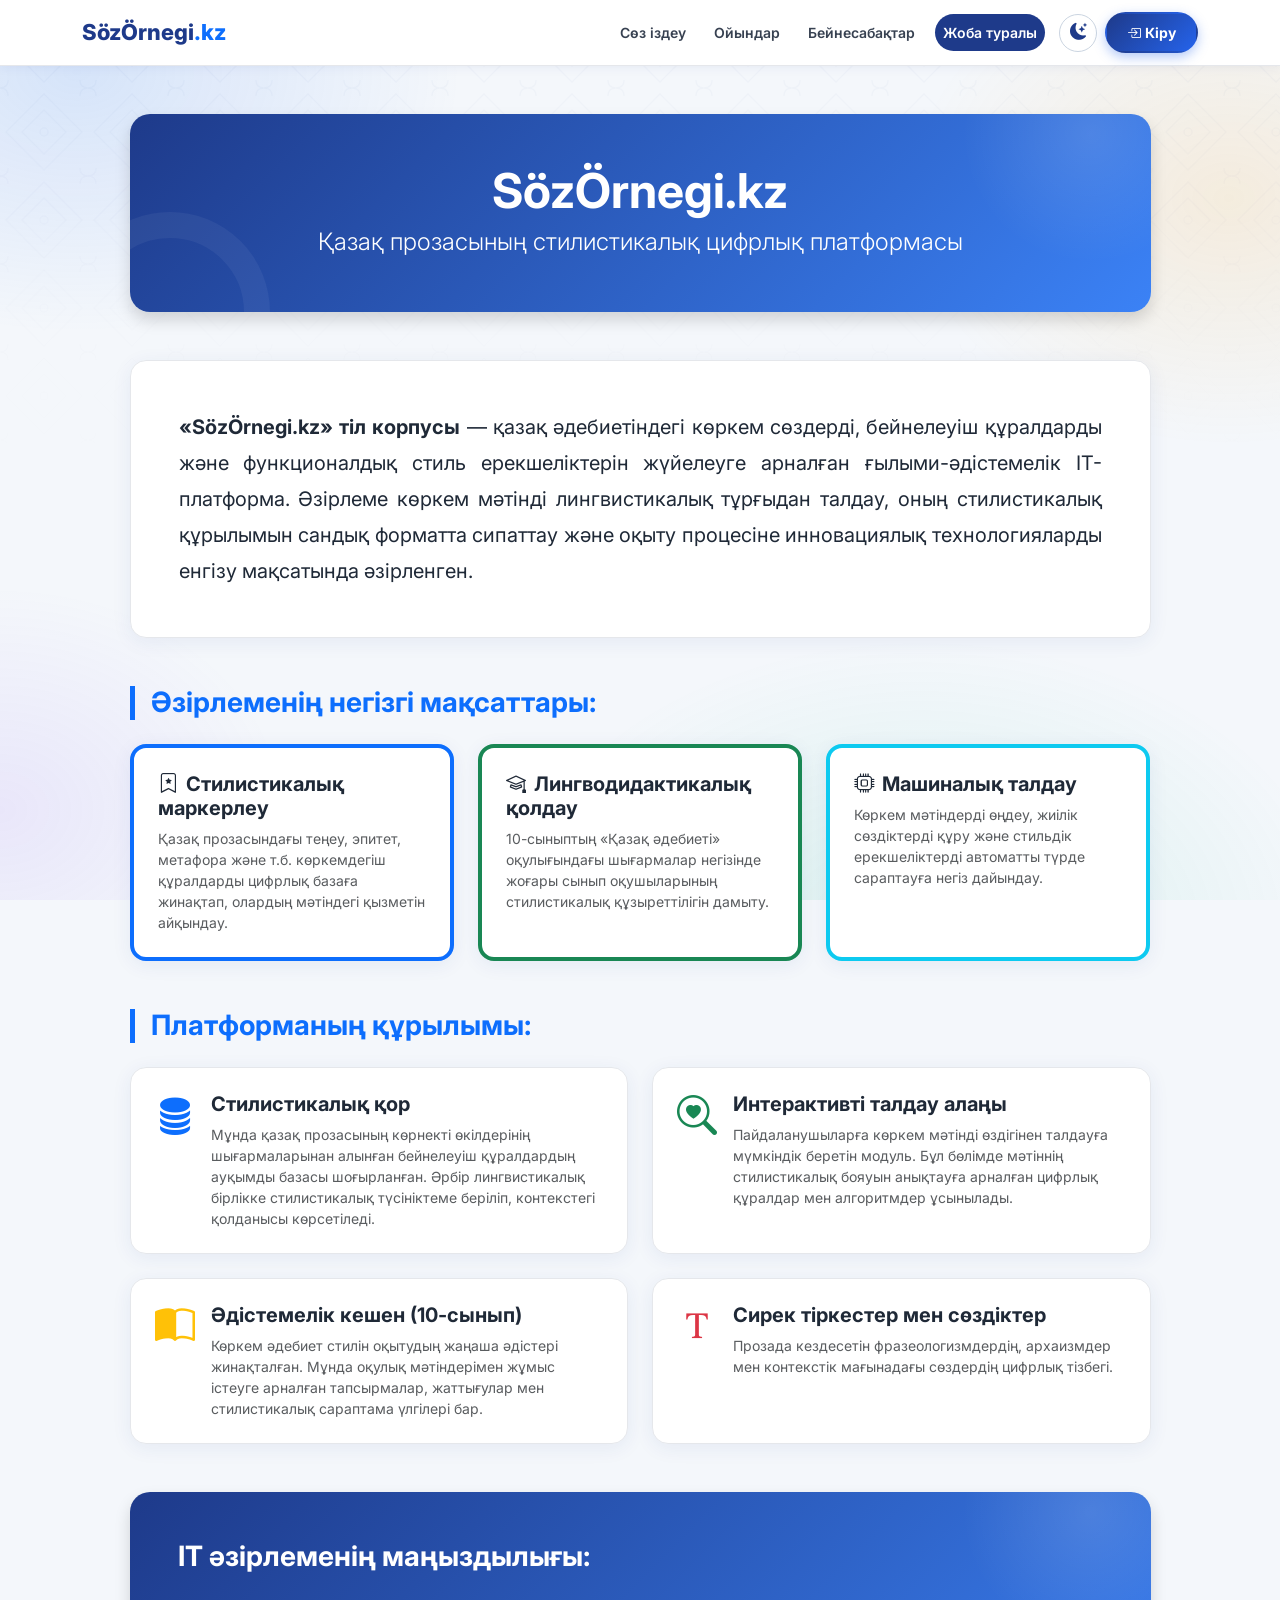
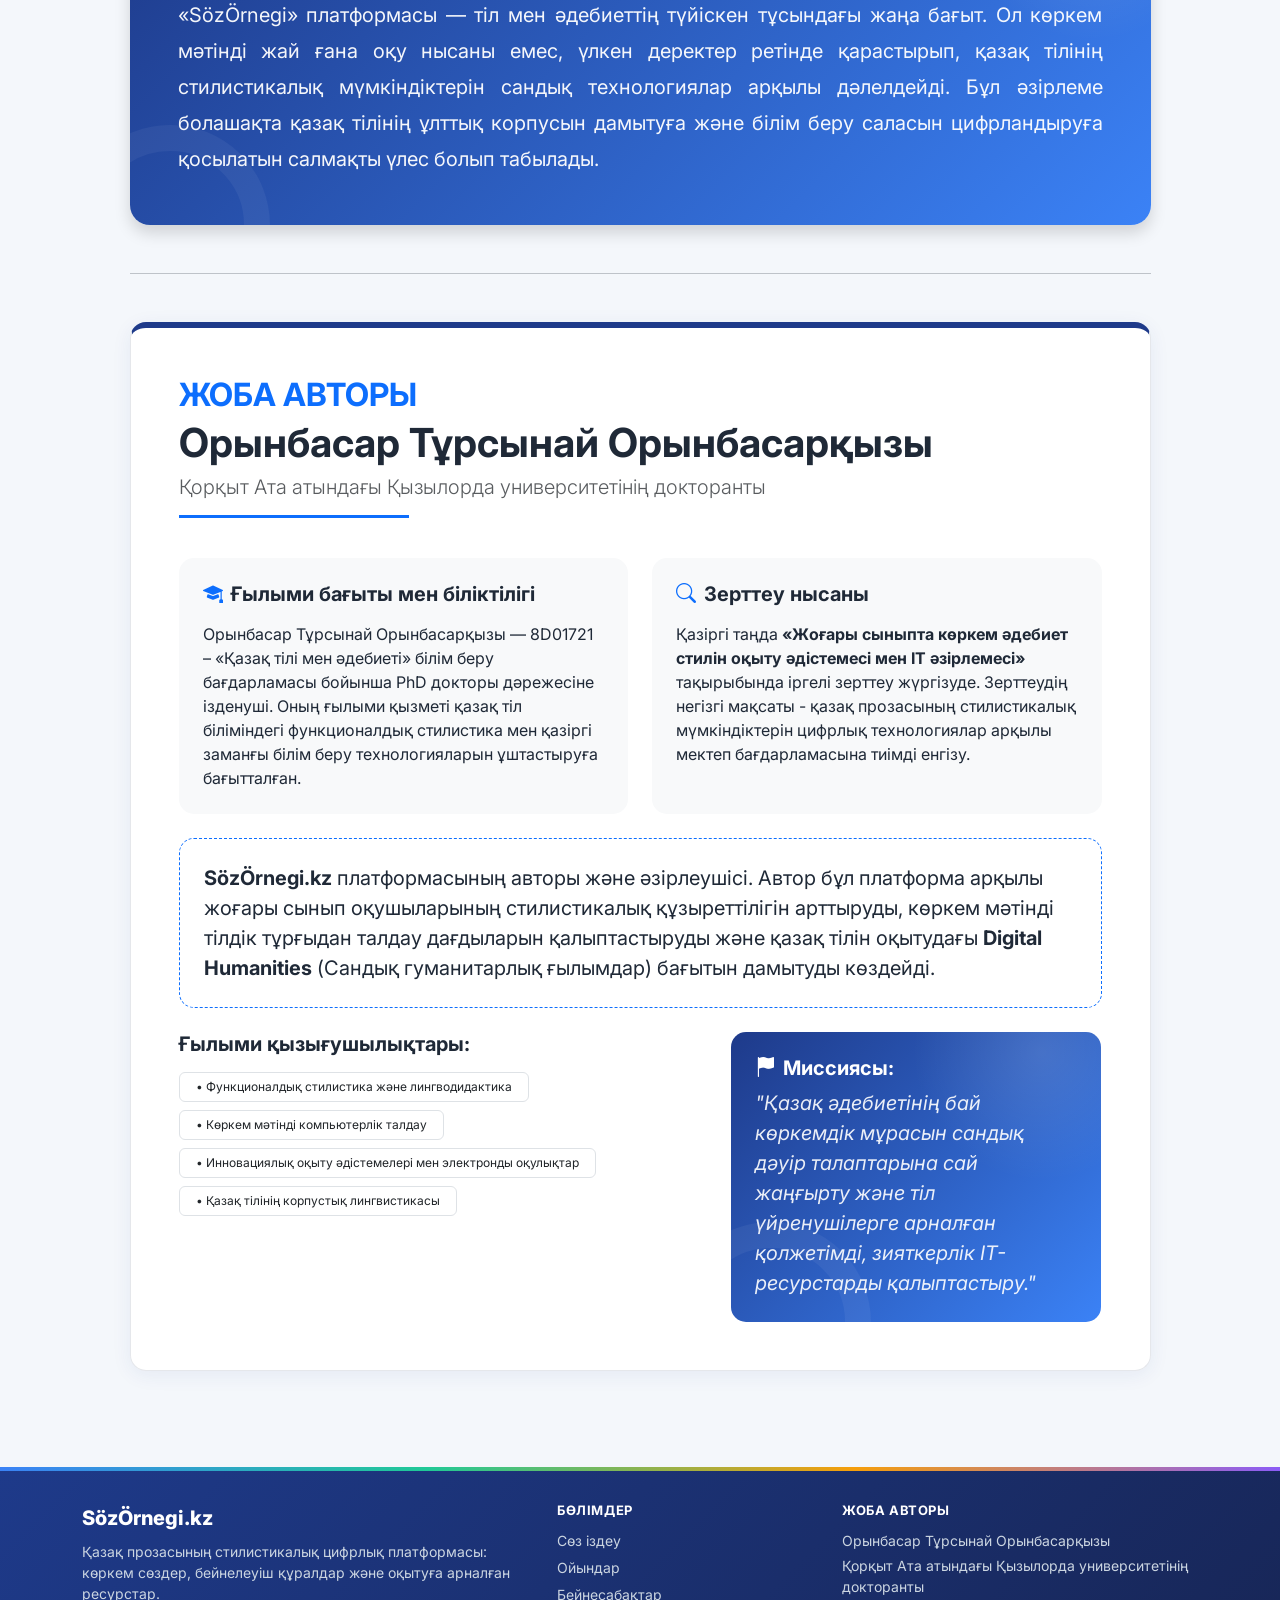
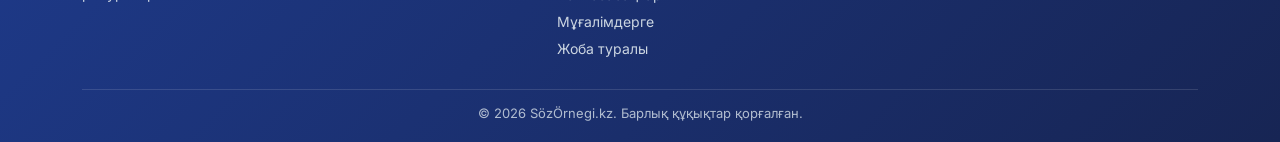
==== commit b136bce3: "Add files via upload" ====
--- a/about.html
+++ b/about.html
@@ -75,7 +75,7 @@
     <div class="page-hero p-4 p-md-5 shadow">
       <h3 class="fw-bold mb-4">ІТ әзірлеменің маңыздылығы:</h3>
       <p class="fs-5 mb-0" style="line-height:1.8;text-align:justify;opacity:.95">
-        «ORDA» платформасы — тіл мен әдебиеттің түйіскен тұсындағы жаңа бағыт. Ол көркем мәтінді жай ғана оқу нысаны емес, үлкен деректер ретінде қарастырып, қазақ тілінің стилистикалық мүмкіндіктерін сандық технологиялар арқылы дәлелдейді. Бұл әзірлеме болашақта қазақ тілінің ұлттық корпусын дамытуға және білім беру саласын цифрландыруға қосылатын салмақты үлес болып табылады.
+        «SözÖrnegi» платформасы — тіл мен әдебиеттің түйіскен тұсындағы жаңа бағыт. Ол көркем мәтінді жай ғана оқу нысаны емес, үлкен деректер ретінде қарастырып, қазақ тілінің стилистикалық мүмкіндіктерін сандық технологиялар арқылы дәлелдейді. Бұл әзірлеме болашақта қазақ тілінің ұлттық корпусын дамытуға және білім беру саласын цифрландыруға қосылатын салмақты үлес болып табылады.
       </p>
     </div>
   </section>
--- a/style.css
+++ b/style.css
@@ -171,4 +171,148 @@
 [data-bs-theme=dark] #results .bg-light{background-color:#18233a!important;border-color:#2b3956!important}
 [data-bs-theme=dark] .toggle-chip{background:#2563eb;box-shadow:0 3px 10px rgba(0,0,0,.4)}
 [data-bs-theme=dark] .filters-toggle:hover .toggle-chip{background:#3b82f6}
-[data-bs-theme=dark] .btn-outline-primary{--bs-btn-color:#93b4ff;--bs-btn-border-color:#3b5bb5;--bs-btn-hover-bg:#2563eb;--bs-btn-hover-border-color:#2563eb;--bs-btn-hover-color:#fff;--bs-btn-active-bg:#2563eb;--bs-btn-active-border-color:#2563eb;--bs-btn-active-color:#fff}+[data-bs-theme=dark] .btn-outline-primary{--bs-btn-color:#93b4ff;--bs-btn-border-color:#3b5bb5;--bs-btn-hover-bg:#2563eb;--bs-btn-hover-border-color:#2563eb;--bs-btn-hover-color:#fff;--bs-btn-active-bg:#2563eb;--bs-btn-active-border-color:#2563eb;--bs-btn-active-color:#fff}
+/* ================= Сөз типтері: жиналмалы меню (телефонда) ================= */
+.types-label{font-weight:600;font-size:14px;color:#64748b;margin:1rem 0 .25rem}
+.types-toggle{display:flex;align-items:center;gap:6px;width:100%;margin-top:12px;padding:12px 14px;background:#f8fafc;border:1px solid #e2e8f0;border-radius:12px;color:#1e3a8a;font-weight:600;font-size:15px;text-align:left}
+.types-toggle .bi-chevron-down{transition:transform .25s;opacity:.6}
+.types-toggle[aria-expanded=true] .bi-chevron-down{transform:rotate(180deg)}
+.types-toggle[aria-expanded=true]{border-color:#c7d2fe;background:#eef2ff}
+.types-toggle .count-badge{margin-left:4px}
+#typesBody>.row{padding-top:12px}
+@media(min-width:768px){
+  .types-collapse{display:block!important;height:auto!important;visibility:visible!important}
+  #typesBody>.row{padding-top:0}
+}
+[data-bs-theme=dark] .types-label{color:#94a3b8}
+[data-bs-theme=dark] .types-toggle{background:#18233a;border-color:#26324a;color:#93b4ff}
+[data-bs-theme=dark] .types-toggle[aria-expanded=true]{background:#1e2c4a;border-color:#334a85}
+
+/* ================= Мобильді: футер ================= */
+.site-footer .f-links{display:block}
+@media(max-width:767.98px){
+  .site-footer{padding:28px 0 calc(16px + env(safe-area-inset-bottom));font-size:13px;line-height:1.55;text-align:center}
+  .site-footer .f-brand{font-size:19px}
+  .site-footer h6{font-size:12px;margin-bottom:10px}
+  .site-footer .row{--bs-gutter-y:1.5rem}
+  .site-footer .f-links{display:flex;flex-wrap:wrap;justify-content:center;gap:8px 8px}
+  .site-footer .f-links li{margin:0}
+  .site-footer .f-links a{display:inline-block;padding:6px 14px;border:1px solid rgba(255,255,255,.22);border-radius:20px;font-size:13px}
+  .site-footer .f-links a:hover{text-decoration:none;background:rgba(255,255,255,.1)}
+  .site-footer .f-author{font-weight:600;color:#fff}
+  .site-footer .f-bottom{margin-top:20px;font-size:12px}
+}
+
+/* ================= Мобильді: шрифт өлшемдері мен ықшамдау ================= */
+@media(max-width:767.98px){
+  body{font-size:15px;line-height:1.5;overflow-x:hidden}
+  .container{padding-left:16px;padding-right:16px}
+  h1.fw-bold{font-size:1.3rem;line-height:1.3}
+  .text-center.mb-4 p.text-muted{font-size:14px}
+  h2.text-center{font-size:1.3rem}
+  h3{font-size:1.2rem}
+  h4,.h4{font-size:1.1rem}
+  h5,.h5{font-size:1rem}
+  .display-3{font-size:2.4rem}
+  .display-4{font-size:1.9rem}
+  .display-6{font-size:1.35rem}
+  .fs-5{font-size:1rem!important}
+  .fs-6{font-size:.9rem!important}
+  p[style*="text-align:justify"]{text-align:left!important}
+  .h1{font-size:1.6rem}
+  .brand,.site-nav .brand{font-size:19px}
+  .site-nav .nav-link{font-size:15px;padding:10px 14px}
+  .nav-login{font-size:15px;padding:10px 20px}
+  .search-wrapper{margin-bottom:16px}
+  .mode-btn{font-size:14px}
+  .btn-search{font-size:15px;padding:11px 20px}
+  .filters-toggle{font-size:1.05rem;gap:6px 8px}
+  .toggle-chip{font-size:12px;padding:5px 12px}
+  .filter-title{font-size:14px}
+  .type-card{padding:10px 8px;min-height:46px}
+  .type-card .filter-title{font-size:13px;line-height:1.25}
+  .chip{font-size:12px}
+  #results h3{font-size:1.2rem;overflow-wrap:anywhere}
+  #results .card{padding:1rem!important}
+  #results .badge{font-size:12px!important}
+  #results .bg-light{padding:.75rem!important;font-size:14px}
+  #results .text-secondary{font-size:14px}
+  .daily-body{padding:16px}
+  .daily-word{font-size:1.2rem}
+  .daily-head{font-size:12px;padding:10px 16px}
+  .modal-title{font-size:1.05rem}
+  .modal-footer .btn{padding-left:1.25rem!important;padding-right:1.25rem!important}
+  .info-table{font-size:13.5px}
+  .opt{font-size:14px}
+  .game-card i[style*="font-size:4rem"]{font-size:3rem!important}
+  .game-card p{font-size:14px}
+  .form-select-lg,.btn-lg{font-size:1rem}
+  .table{font-size:14px}
+  .btn{font-size:14px}
+  .kmzh-item{flex-wrap:wrap}
+  .kmzh-item .flex-grow-1{flex:1 1 calc(100% - 4rem)!important}
+  .kmzh-actions{width:100%}
+  .kmzh-actions .btn{flex:1}
+}
+@media(max-width:380px){
+  body{font-size:14px}
+  h1.fw-bold{font-size:1.2rem}
+  .site-nav .brand{font-size:17px}
+  .btn-search{padding:10px 14px}
+}
+
+/* ================= Түнгі режим: "Ғылыми қызығушылықтары" белгілері ================= */
+[data-bs-theme=dark] .badge.bg-white.text-dark{color:#dbe4ff!important;background-color:#1a2744!important;border-color:#334a85!important}
+
+/* ================= Әдемі фон: жұмсақ түсті дақтар + ұлттық өрнек ================= */
+body{position:relative}
+body::before{content:"";position:fixed;inset:0;z-index:-2;pointer-events:none;
+  background:
+    radial-gradient(620px 420px at 6% 8%,rgba(59,130,246,.16),transparent 62%),
+    radial-gradient(520px 400px at 96% 22%,rgba(245,158,11,.12),transparent 62%),
+    radial-gradient(680px 480px at 72% 104%,rgba(32,201,151,.12),transparent 62%),
+    radial-gradient(460px 360px at 0% 90%,rgba(139,92,246,.10),transparent 62%)}
+body::after{content:"";position:fixed;inset:0;z-index:-1;pointer-events:none;background-image:url("data:image/svg+xml,%3Csvg xmlns='http://www.w3.org/2000/svg' width='88' height='88' viewBox='0 0 88 88' fill='none' stroke='%231e3a8a' stroke-opacity='0.09' stroke-width='1.4'%3E%3Cpath d='M44 6 82 44 44 82 6 44Z'/%3E%3Cpath d='M44 22 66 44 44 66 22 44Z'/%3E%3Ccircle cx='44' cy='44' r='4'/%3E%3Cpath d='M0 0q8 0 8 8M88 0q-8 0-8 8M0 88q8 0 8-8M88 88q-8 0-8-8'/%3E%3C/svg%3E");background-size:88px 88px;
+  -webkit-mask-image:linear-gradient(180deg,#000 0%,rgba(0,0,0,.35) 45%,transparent 85%);mask-image:linear-gradient(180deg,#000 0%,rgba(0,0,0,.35) 45%,transparent 85%)}
+[data-bs-theme=dark] body::before{background:
+    radial-gradient(620px 420px at 6% 8%,rgba(59,130,246,.20),transparent 62%),
+    radial-gradient(520px 400px at 96% 22%,rgba(245,158,11,.11),transparent 62%),
+    radial-gradient(680px 480px at 72% 104%,rgba(32,201,151,.12),transparent 62%),
+    radial-gradient(460px 360px at 0% 90%,rgba(139,92,246,.14),transparent 62%)}
+[data-bs-theme=dark] body::after{background-image:url("data:image/svg+xml,%3Csvg xmlns='http://www.w3.org/2000/svg' width='88' height='88' viewBox='0 0 88 88' fill='none' stroke='%2393b4ff' stroke-opacity='0.07' stroke-width='1.4'%3E%3Cpath d='M44 6 82 44 44 82 6 44Z'/%3E%3Cpath d='M44 22 66 44 44 66 22 44Z'/%3E%3Ccircle cx='44' cy='44' r='4'/%3E%3Cpath d='M0 0q8 0 8 8M88 0q-8 0-8 8M0 88q8 0 8-8M88 88q-8 0-8-8'/%3E%3C/svg%3E")}
+
+/* ================= Hero блоктарындағы безендіру ================= */
+.page-hero{position:relative;overflow:hidden}
+.page-hero>*{position:relative;z-index:1}
+.page-hero::before,.page-hero::after{content:"";position:absolute;border-radius:50%;pointer-events:none;z-index:0}
+.page-hero::before{width:260px;height:260px;right:-70px;top:-110px;background:radial-gradient(circle,rgba(255,255,255,.22),rgba(255,255,255,0) 70%)}
+.page-hero::after{width:200px;height:200px;left:-60px;bottom:-100px;border:26px solid rgba(255,255,255,.08)}
+
+/* ================= Футер: өрнек және жоғарғы жолақ ================= */
+.site-footer{position:relative;overflow:hidden}
+.site-footer::before{content:"";position:absolute;inset:0;background-image:url("data:image/svg+xml,%3Csvg xmlns='http://www.w3.org/2000/svg' width='88' height='88' viewBox='0 0 88 88' fill='none' stroke='%23ffffff' stroke-opacity='0.07' stroke-width='1.4'%3E%3Cpath d='M44 6 82 44 44 82 6 44Z'/%3E%3Cpath d='M44 22 66 44 44 66 22 44Z'/%3E%3Ccircle cx='44' cy='44' r='4'/%3E%3Cpath d='M0 0q8 0 8 8M88 0q-8 0-8 8M0 88q8 0 8-8M88 88q-8 0-8-8'/%3E%3C/svg%3E");background-size:88px 88px;pointer-events:none}
+.site-footer::after{content:"";position:absolute;left:0;right:0;top:0;height:4px;background:linear-gradient(90deg,#3b82f6,#20c997,#f59e0b,#8b5cf6);pointer-events:none}
+.site-footer>.container{position:relative;z-index:1}
+
+/* ================= Мобильді футер: сол жаққа туралау ================= */
+@media(max-width:767.98px){
+  .site-footer{text-align:left}
+  .site-footer .f-links{justify-content:flex-start}
+}
+
+/* ================= Орнамент: әлсіз, мәтінге кедергі жасамайды; футерде жоқ ================= */
+body::after{opacity:.4;-webkit-mask-image:linear-gradient(180deg,rgba(0,0,0,.8) 0%,rgba(0,0,0,.25) 35%,transparent 60%);mask-image:linear-gradient(180deg,rgba(0,0,0,.8) 0%,rgba(0,0,0,.25) 35%,transparent 60%)}
+[data-bs-theme=dark] body::after{opacity:.35}
+.site-footer::before{display:none}
+.page-hero::before{background:radial-gradient(circle,rgba(255,255,255,.12),rgba(255,255,255,0) 70%)}
+.page-hero::after{border-color:rgba(255,255,255,.05)}
+/* мәтін астында тұрған тақырып блогы айқын болу үшін жұмсақ ұйытқы */
+.container>.text-center.mb-4 h1,.container>.text-center.mb-4 p{text-shadow:0 0 18px var(--bs-body-bg,#f4f7fb),0 0 6px var(--bs-body-bg,#f4f7fb)}
+
+/* ================= Бос орындарды қысқарту ================= */
+.chips:empty,#results:empty{display:none}
+#results{margin-bottom:1.5rem!important}
+@media(max-width:991.98px){
+  #filters.mb-4{margin-bottom:1rem!important}
+  .daily-aside{margin-top:0}
+}
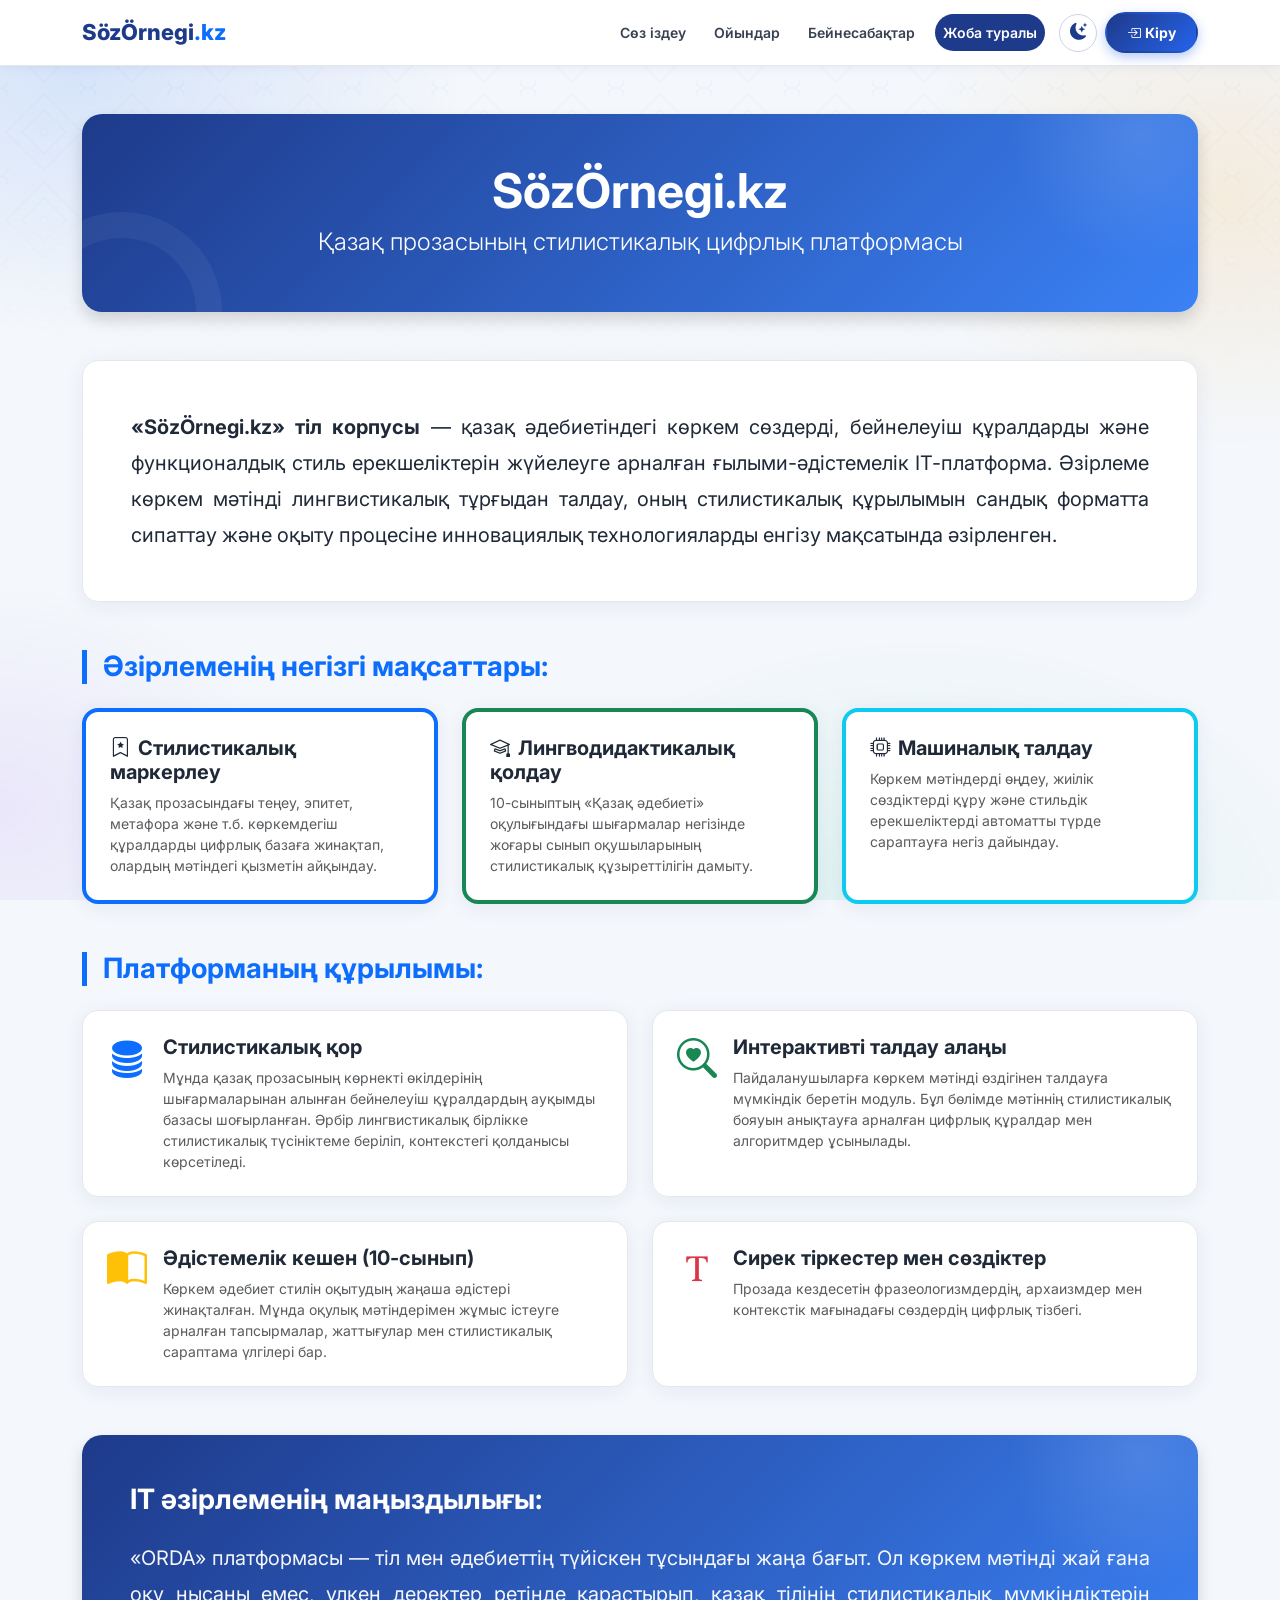
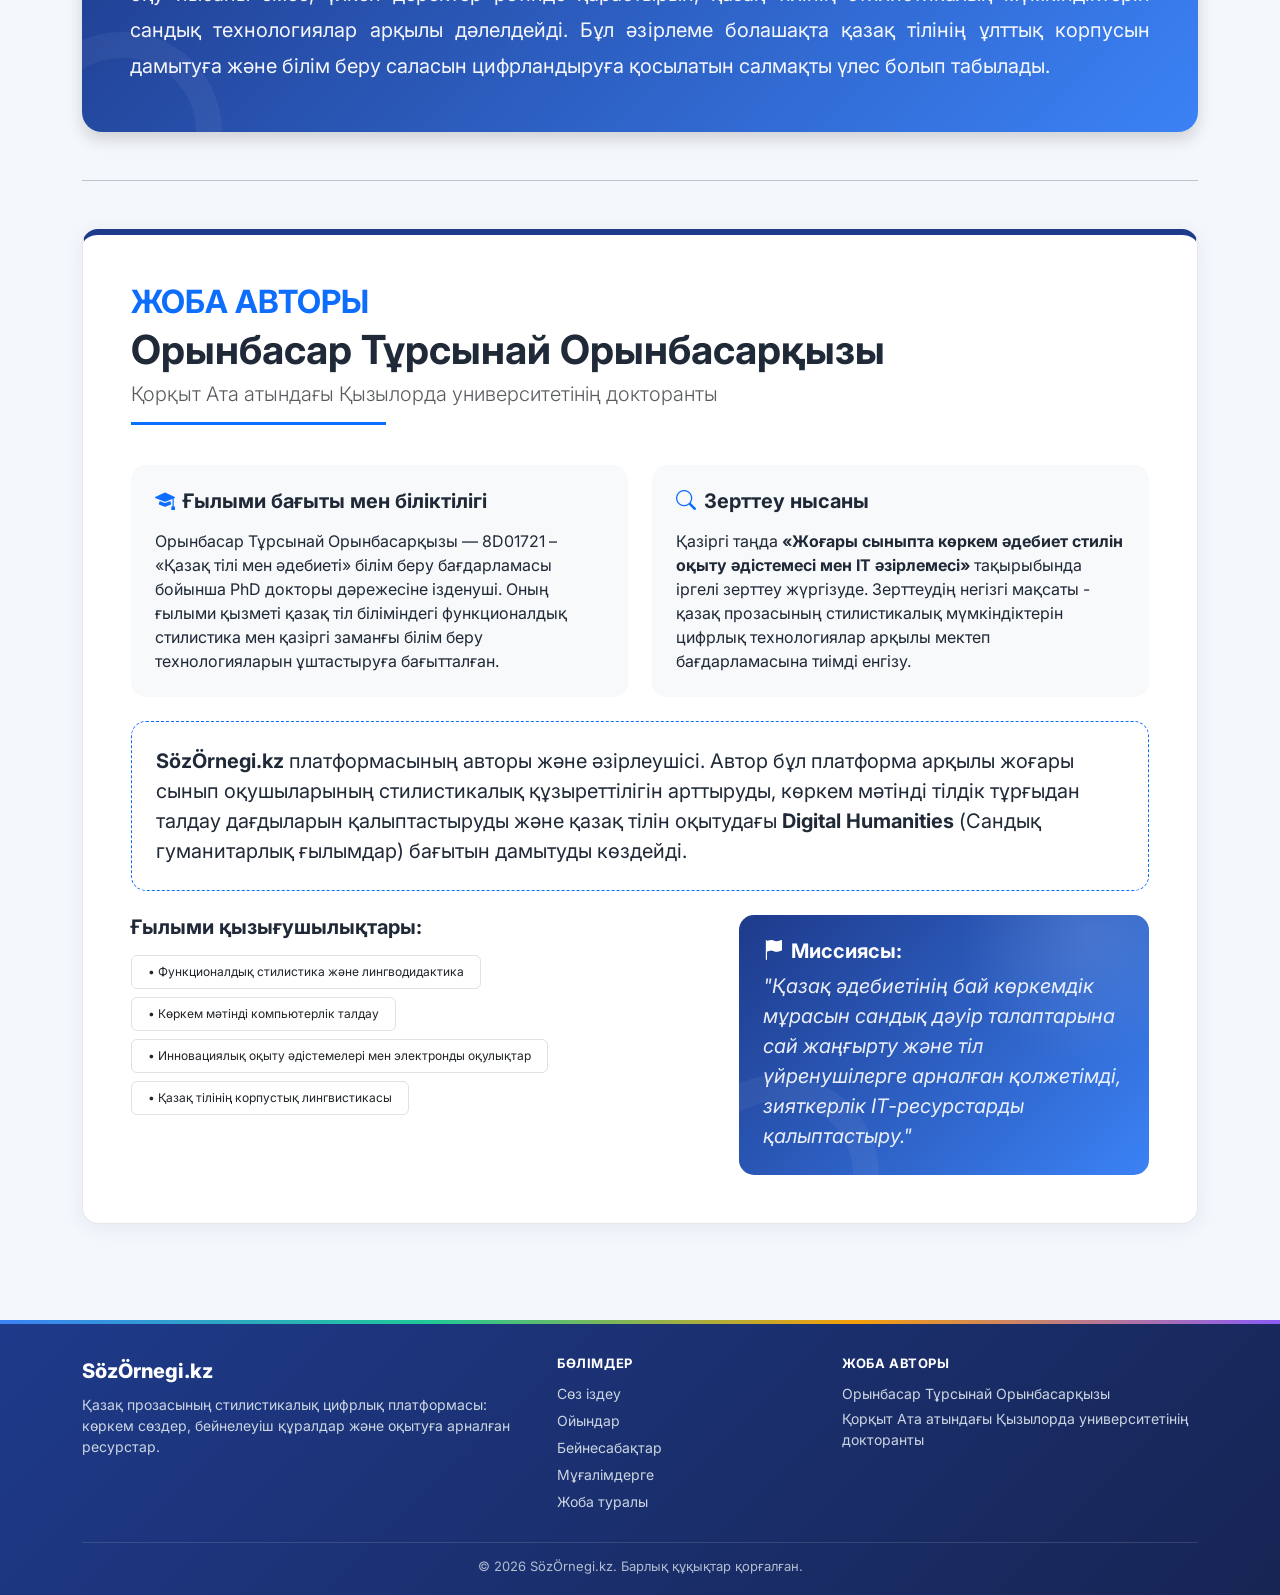
==== commit 6613dd88: "Update platform name from 'SözÖrnegi' to 'ORDA'" ====
--- a/about.html
+++ b/about.html
@@ -14,7 +14,7 @@
 <header id="nav"></header>
 
 <div class="container py-5">
-<div class="row justify-content-center"><div class="col-lg-11">
+<div class="row justify-content-center"><div class="col-12">
 
   <div class="page-hero p-5 text-center mb-5 shadow">
     <h1 class="display-5 fw-bold mb-2">SözÖrnegi.kz</h1>
@@ -75,7 +75,7 @@
     <div class="page-hero p-4 p-md-5 shadow">
       <h3 class="fw-bold mb-4">ІТ әзірлеменің маңыздылығы:</h3>
       <p class="fs-5 mb-0" style="line-height:1.8;text-align:justify;opacity:.95">
-        «SözÖrnegi» платформасы — тіл мен әдебиеттің түйіскен тұсындағы жаңа бағыт. Ол көркем мәтінді жай ғана оқу нысаны емес, үлкен деректер ретінде қарастырып, қазақ тілінің стилистикалық мүмкіндіктерін сандық технологиялар арқылы дәлелдейді. Бұл әзірлеме болашақта қазақ тілінің ұлттық корпусын дамытуға және білім беру саласын цифрландыруға қосылатын салмақты үлес болып табылады.
+        «ORDA» платформасы — тіл мен әдебиеттің түйіскен тұсындағы жаңа бағыт. Ол көркем мәтінді жай ғана оқу нысаны емес, үлкен деректер ретінде қарастырып, қазақ тілінің стилистикалық мүмкіндіктерін сандық технологиялар арқылы дәлелдейді. Бұл әзірлеме болашақта қазақ тілінің ұлттық корпусын дамытуға және білім беру саласын цифрландыруға қосылатын салмақты үлес болып табылады.
       </p>
     </div>
   </section>
@@ -125,4 +125,4 @@
 <script src="https://cdn.jsdelivr.net/npm/bootstrap@5.3.0/dist/js/bootstrap.bundle.min.js"></script>
 <script src="nav.js"></script>
 </body>
-</html>+</html>
--- a/style.css
+++ b/style.css
@@ -315,4 +315,25 @@
 @media(max-width:991.98px){
   #filters.mb-4{margin-bottom:1rem!important}
   .daily-aside{margin-top:0}
-}+}
+
+/* ================= Тіркелу: құпиясөз талаптары ================= */
+.pw-rules{list-style:none;padding:0;margin:0 0 12px;font-size:12.5px;display:grid;grid-template-columns:1fr 1fr;gap:2px 10px}
+.pw-rules li{color:#94a3b8;transition:color .15s}
+.pw-rules li::before{content:"○ "}
+.pw-rules li.ok{color:#16a34a;font-weight:600}
+.pw-rules li.ok::before{content:"✓ "}
+[data-bs-theme=dark] .pw-rules li.ok{color:#4ade80}
+@media(max-width:380px){.pw-rules{grid-template-columns:1fr}}
+
+/* ================= Түзетулер: телефондағы іздеу жолағы және ұзын белгілер ================= */
+.badge.bg-white{white-space:normal;text-align:left;max-width:100%;line-height:1.35}
+@media(max-width:576px){
+  .search-wrapper{flex-wrap:wrap;align-items:center;padding:6px 6px 8px}
+  .search-wrapper>.dropdown{flex:1 0 100%;border-bottom:1px solid #e2e8f0;margin-bottom:4px}
+  .search-wrapper .mode-btn{padding:8px 12px}
+  .search-input{flex:1 1 0;min-width:0;padding:10px 12px}
+  .btn-clear{flex:0 0 auto;padding:0 10px}
+  .btn-search{flex:1 1 100%;margin-top:6px}
+  [data-bs-theme=dark] .search-wrapper>.dropdown{border-bottom-color:#334155}
+}
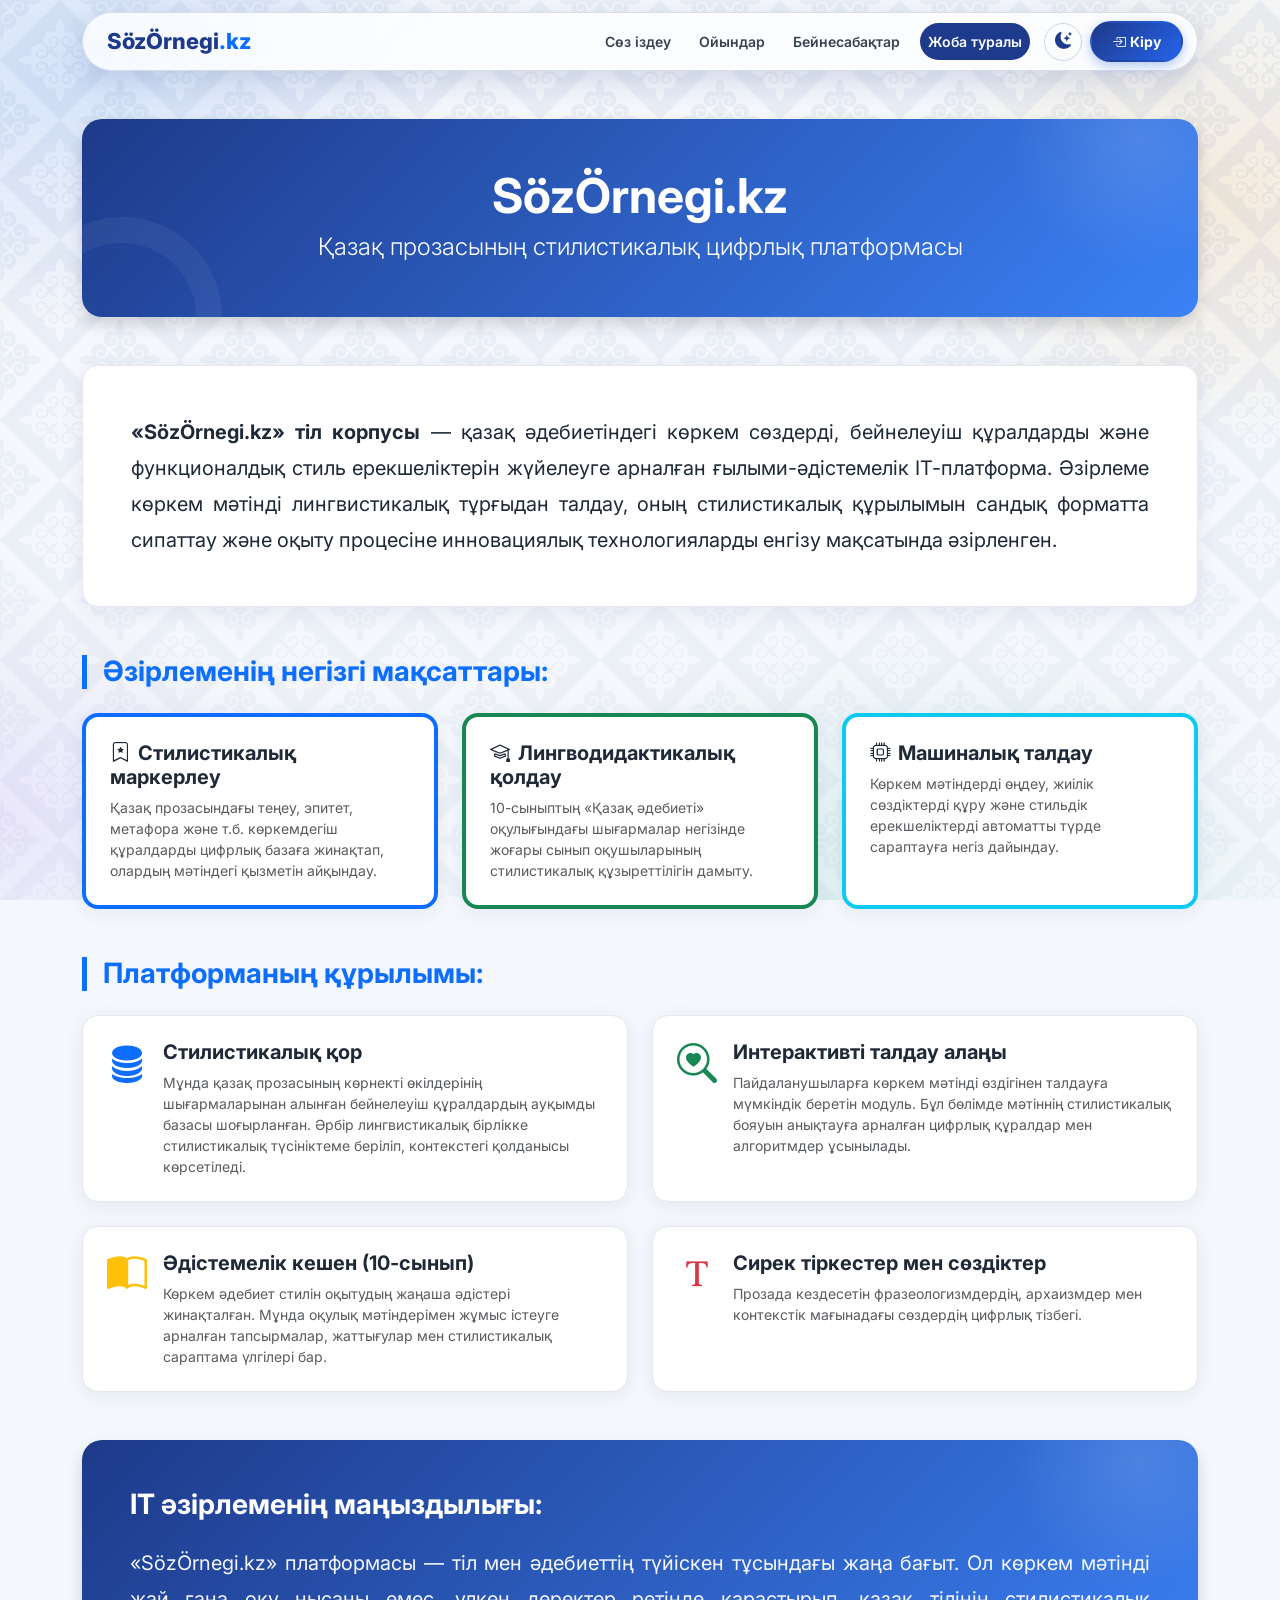
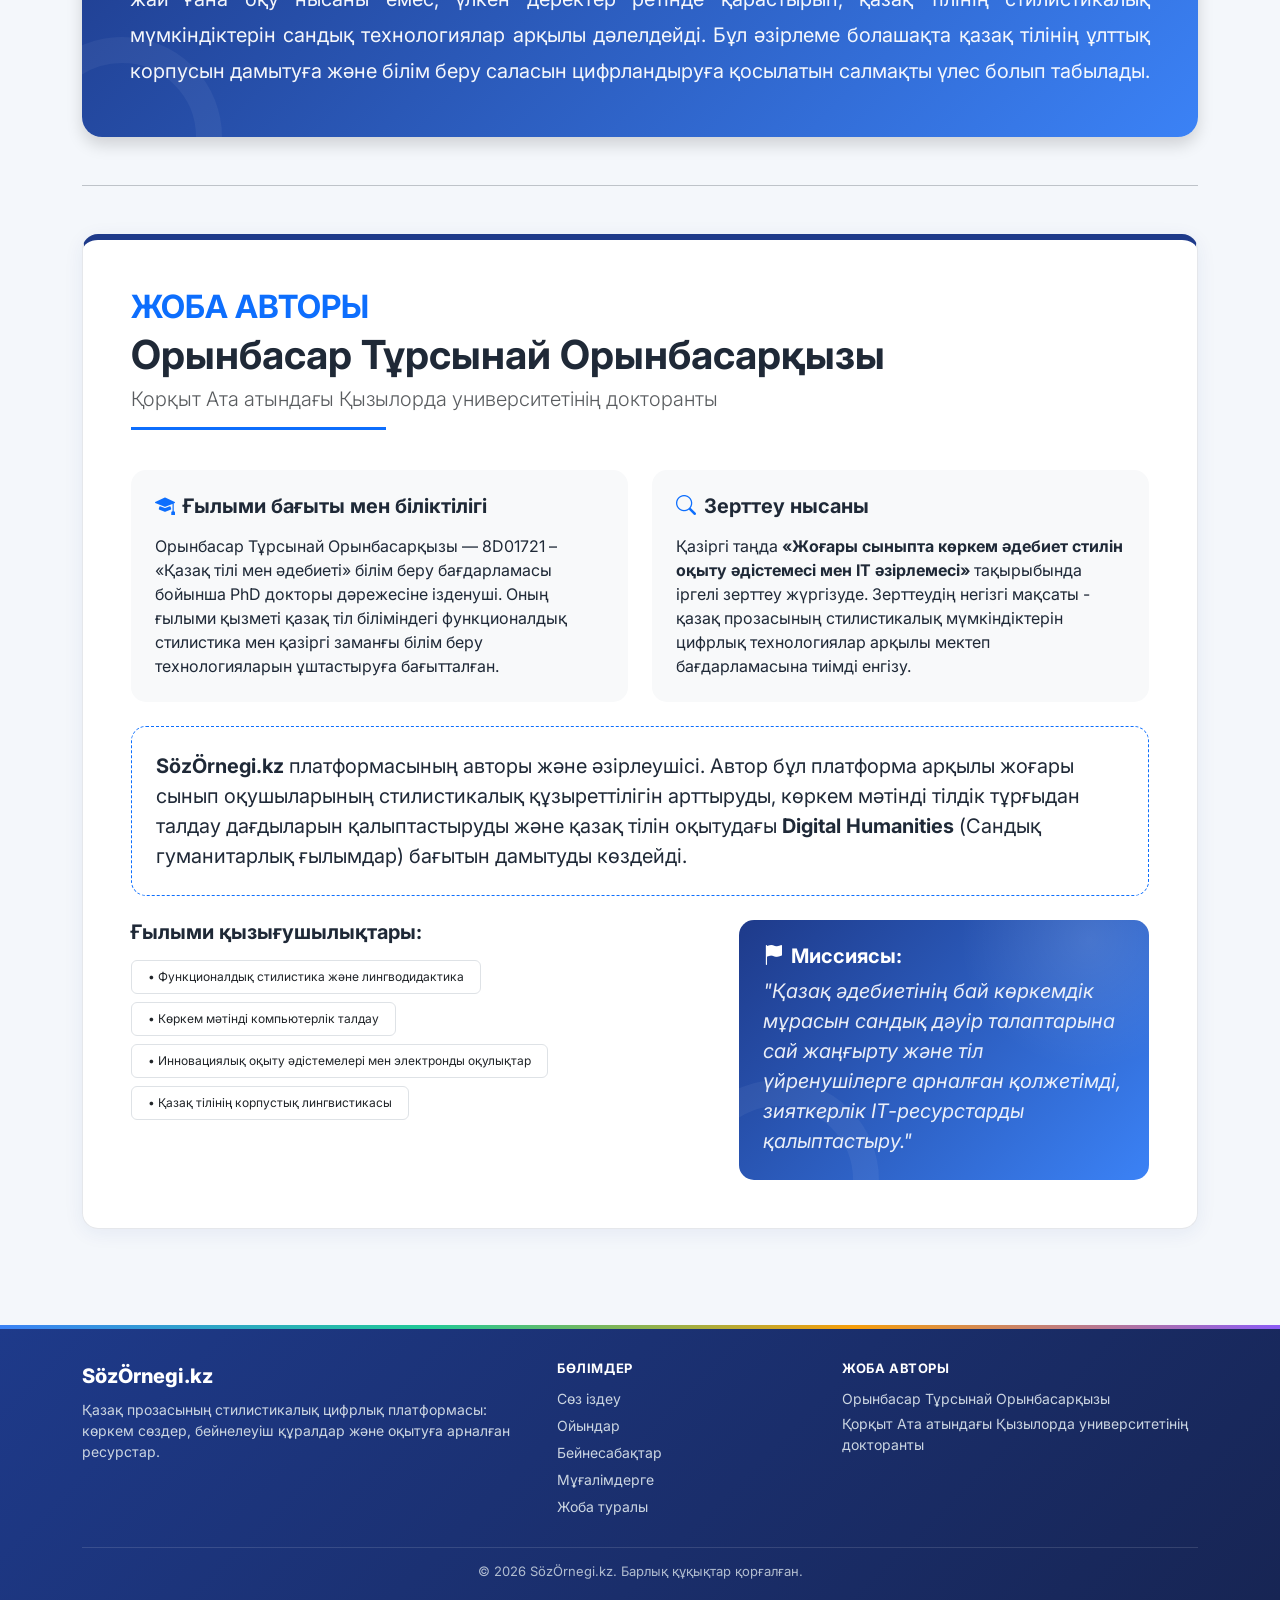
==== commit 4e0c75ee: "Update platform name from 'ORDA' to 'SözÖrnegi.kz'" ====
--- a/about.html
+++ b/about.html
@@ -75,7 +75,7 @@
     <div class="page-hero p-4 p-md-5 shadow">
       <h3 class="fw-bold mb-4">ІТ әзірлеменің маңыздылығы:</h3>
       <p class="fs-5 mb-0" style="line-height:1.8;text-align:justify;opacity:.95">
-        «ORDA» платформасы — тіл мен әдебиеттің түйіскен тұсындағы жаңа бағыт. Ол көркем мәтінді жай ғана оқу нысаны емес, үлкен деректер ретінде қарастырып, қазақ тілінің стилистикалық мүмкіндіктерін сандық технологиялар арқылы дәлелдейді. Бұл әзірлеме болашақта қазақ тілінің ұлттық корпусын дамытуға және білім беру саласын цифрландыруға қосылатын салмақты үлес болып табылады.
+        «SözÖrnegi.kz» платформасы — тіл мен әдебиеттің түйіскен тұсындағы жаңа бағыт. Ол көркем мәтінді жай ғана оқу нысаны емес, үлкен деректер ретінде қарастырып, қазақ тілінің стилистикалық мүмкіндіктерін сандық технологиялар арқылы дәлелдейді. Бұл әзірлеме болашақта қазақ тілінің ұлттық корпусын дамытуға және білім беру саласын цифрландыруға қосылатын салмақты үлес болып табылады.
       </p>
     </div>
   </section>
--- a/style.css
+++ b/style.css
@@ -337,3 +337,54 @@
   .btn-search{flex:1 1 100%;margin-top:6px}
   [data-bs-theme=dark] .search-wrapper>.dropdown{border-bottom-color:#334155}
 }
+
+/* ================= Мобильді төменгі навигация (қалқып тұратын панель) ================= */
+.bottom-nav{display:none}
+@media(max-width:991.98px){
+  .bottom-nav{display:flex;position:fixed;left:12px;right:12px;bottom:calc(12px + env(safe-area-inset-bottom));z-index:1060;
+    justify-content:space-around;align-items:center;gap:2px;padding:6px;border-radius:30px;
+    background:rgba(255,255,255,.82);-webkit-backdrop-filter:saturate(180%) blur(18px);backdrop-filter:saturate(180%) blur(18px);
+    border:1px solid rgba(148,163,184,.35);box-shadow:0 10px 30px rgba(30,58,138,.22)}
+  .bn-item{flex:1 1 0;min-width:0;display:flex;flex-direction:column;align-items:center;gap:2px;padding:7px 2px 6px;border-radius:24px;
+    color:#475569;text-decoration:none;font-size:10.5px;font-weight:600;line-height:1.1;transition:background .2s,color .2s}
+  .bn-item i{font-size:21px;line-height:1}
+  .bn-item span{max-width:100%;overflow:hidden;text-overflow:ellipsis;white-space:nowrap}
+  .bn-item:hover{color:#1e3a8a}
+  .bn-item.active{background:rgba(30,58,138,.12);color:#1e3a8a}
+  .bn-item.active i{transform:translateY(-1px)}
+  .site-footer{padding-bottom:calc(100px + env(safe-area-inset-bottom))!important}
+  [data-bs-theme=dark] .bottom-nav{background:rgba(30,41,59,.78);border-color:rgba(148,163,184,.25);box-shadow:0 10px 30px rgba(0,0,0,.55)}
+  [data-bs-theme=dark] .bn-item{color:#cbd5e1}
+  [data-bs-theme=dark] .bn-item.active{background:rgba(255,255,255,.14);color:#fff}
+}
+@media(max-width:360px){.bn-item{font-size:9.5px}.bn-item i{font-size:19px}}
+
+/* ================= Қазақ өрнегі (pattern_qazaq.svg) — маска арқылы, түсі тақырыпқа бейімделеді ================= */
+body::after{
+  background-image:none!important;background-color:#1e3a8a;opacity:.05;
+  -webkit-mask-image:url(pattern_qazaq.svg),linear-gradient(180deg,rgba(0,0,0,1),rgba(0,0,0,.55));
+  mask-image:url(pattern_qazaq.svg),linear-gradient(180deg,rgba(0,0,0,1),rgba(0,0,0,.55));
+  -webkit-mask-size:360px 360px,100% 100%;mask-size:360px 360px,100% 100%;
+  -webkit-mask-repeat:repeat,no-repeat;mask-repeat:repeat,no-repeat;
+  -webkit-mask-composite:source-in;mask-composite:intersect}
+[data-bs-theme=dark] body::after{background-color:#93b4ff;opacity:.05}
+@media(max-width:767.98px){body::after{-webkit-mask-size:260px 260px,100% 100%;mask-size:260px 260px,100% 100%}}
+
+/* ================= Компьютер: қалқып тұратын мәзір "аралы" ================= */
+@media(min-width:992px){
+  #nav{position:sticky;top:0;z-index:1050;padding:12px 20px 0;background:transparent;pointer-events:none}
+  #nav .site-nav{pointer-events:auto;max-width:1140px;margin:0 auto;padding:8px 14px 8px 24px;border-radius:34px;
+    background:rgba(255,255,255,.82);-webkit-backdrop-filter:saturate(180%) blur(18px);backdrop-filter:saturate(180%) blur(18px);
+    border:1px solid rgba(148,163,184,.35);box-shadow:0 10px 30px rgba(30,58,138,.16)}
+  #nav .site-nav>.container{max-width:none;padding:0}
+  [data-bs-theme=dark] #nav .site-nav{background:rgba(15,23,42,.78);border-color:rgba(148,163,184,.25);box-shadow:0 10px 30px rgba(0,0,0,.55)}
+  .site-nav .navbar-collapse{border-top:0}
+}
+
+/* ================= Бірдей ен: мәзір "аралы" Bootstrap container енімен сәйкес ================= */
+@media(min-width:992px){
+  #nav{width:100%;max-width:960px;margin:0 auto;padding:12px .75rem 0}
+  #nav .site-nav{max-width:none}
+}
+@media(min-width:1200px){#nav{max-width:1140px}}
+@media(min-width:1400px){#nav{max-width:1320px}}
